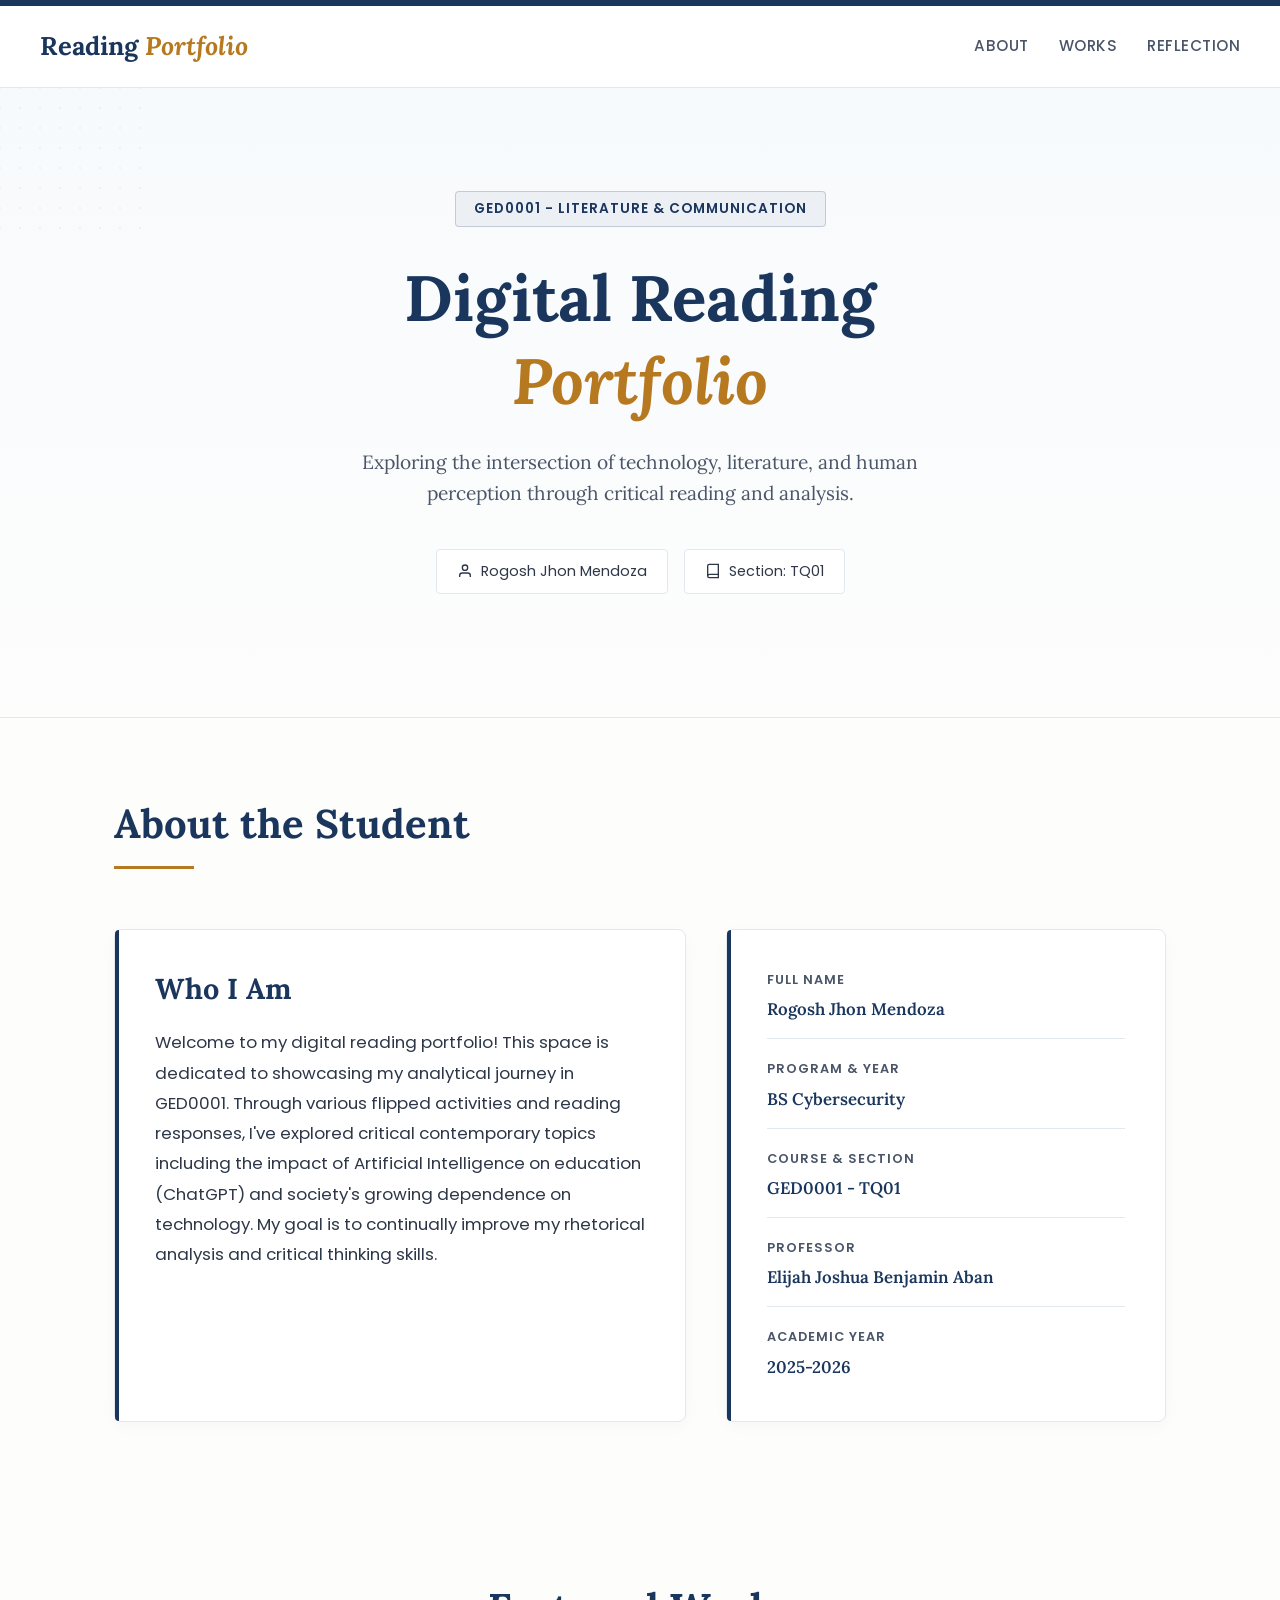
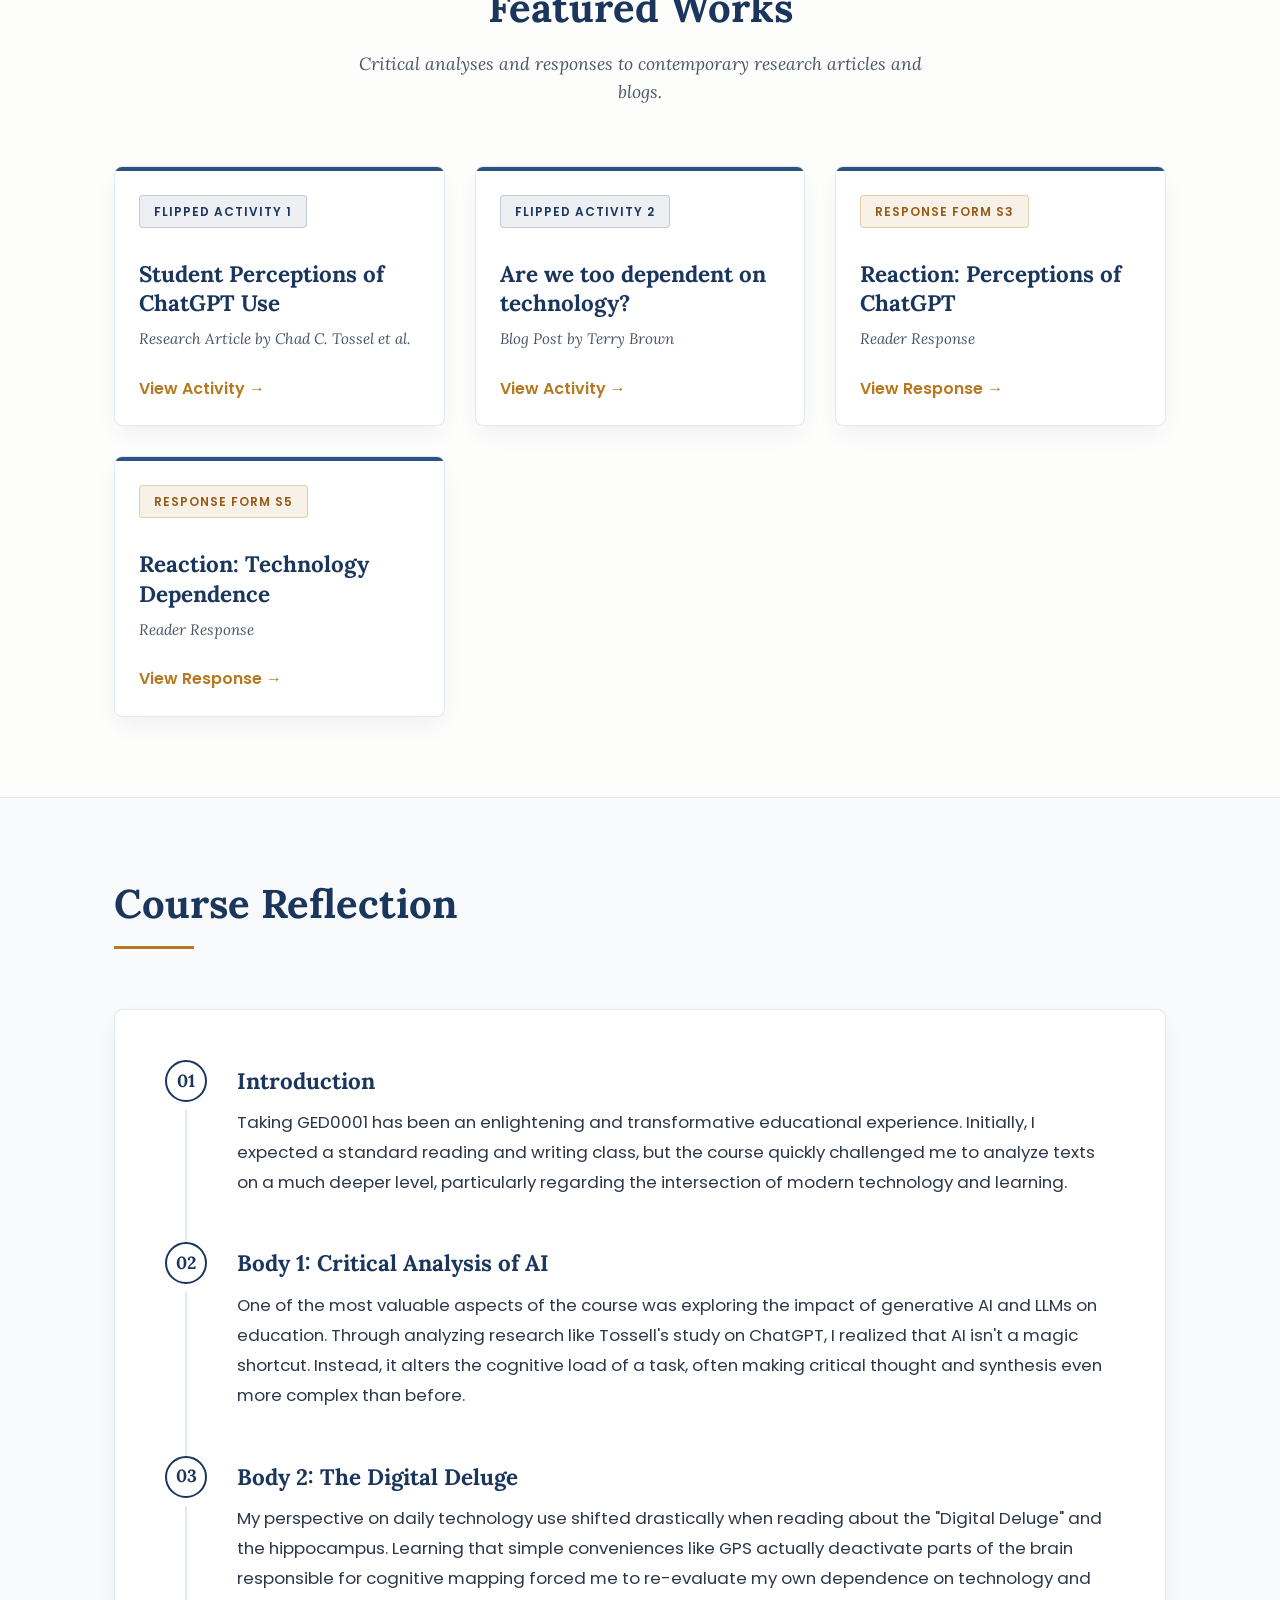
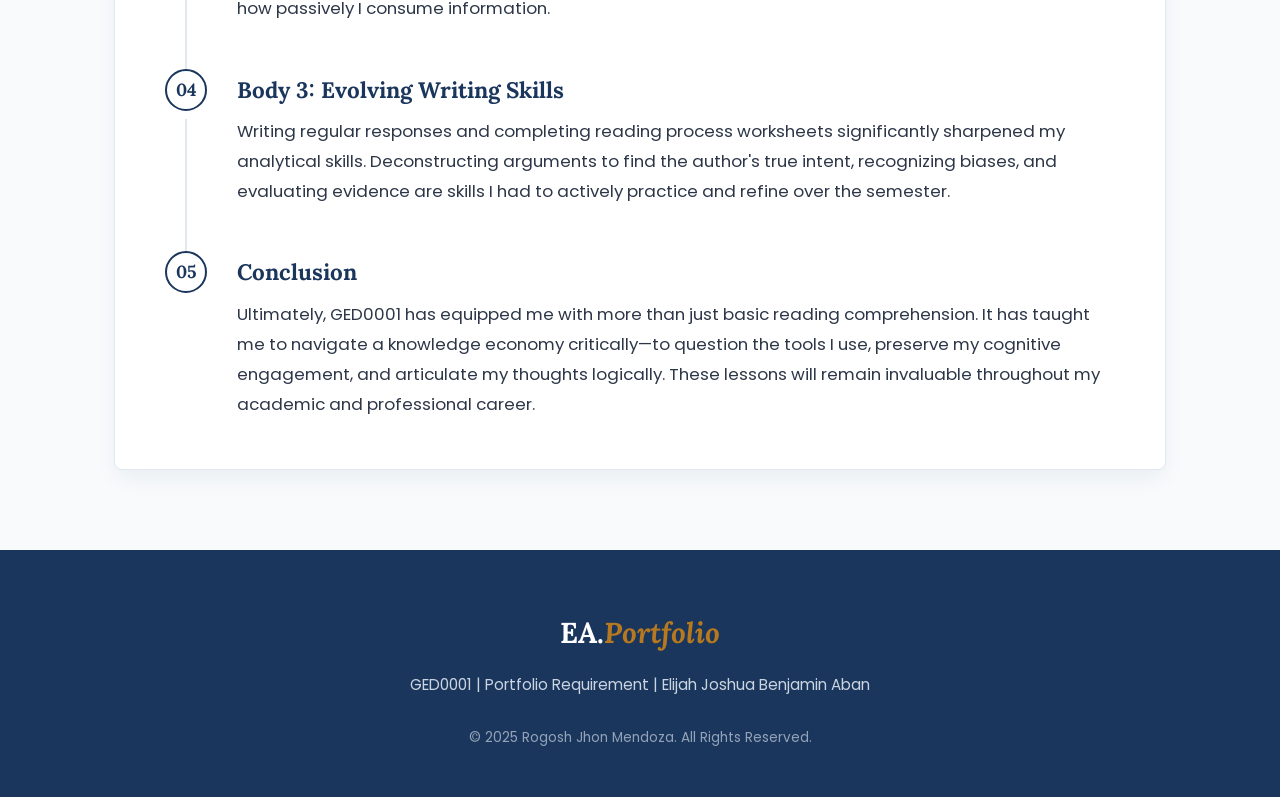
==== index.html @ f6618a31 "first commit" ====
<!DOCTYPE html>
<html lang="en">

<head>
    <meta charset="UTF-8">
    <meta name="viewport" content="width=device-width, initial-scale=1.0">
    <title>Digital Reading Portfolio - Elijah Joshua Benjamin Aban</title>
    <link rel="stylesheet" href="style.css">
    <!-- Google Fonts: Lora for academic headers, Poppins for readable body text -->
    <link
        href="https://fonts.googleapis.com/css2?family=Lora:ital,wght@0,400;0,500;0,600;0,700;1,400&family=Poppins:wght@300;400;500;600&display=swap"
        rel="stylesheet">
</head>

<body>

    <header class="site-header">
        <div class="site-name">Reading <span>Portfolio</span></div>
        <nav class="site-nav">
            <a href="#about">About</a>
            <a href="#portfolio">Works</a>
            <a href="#reflection">Reflection</a>
        </nav>
    </header>

    <main>
        <!-- Hero Section -->
        <section id="hero" class="hero-section">
            <div class="hero-content">
                <div class="subtitle-badge">GED0001 - Literature & Communication</div>
                <h1>Digital Reading<br><span class="highlight">Portfolio</span></h1>
                <p class="hero-desc">Exploring the intersection of technology, literature, and human perception through
                    critical reading and analysis.</p>

                <div class="badges">
                    <span class="badge">
                        <svg width="16" height="16" viewBox="0 0 24 24" fill="none" stroke="currentColor"
                            stroke-width="2">
                            <path d="M20 21v-2a4 4 0 0 0-4-4H8a4 4 0 0 0-4 4v2"></path>
                            <circle cx="12" cy="7" r="4"></circle>
                        </svg>
                        Rogosh Jhon Mendoza
                    </span>
                    <span class="badge">
                        <svg width="16" height="16" viewBox="0 0 24 24" fill="none" stroke="currentColor"
                            stroke-width="2">
                            <path d="M4 19.5A2.5 2.5 0 0 1 6.5 17H20"></path>
                            <path d="M6.5 2H20v20H6.5A2.5 2.5 0 0 1 4 19.5v-15A2.5 2.5 0 0 1 6.5 2z"></path>
                        </svg>
                        Section: TQ01
                    </span>
                </div>
            </div>
            <div class="hero-background"></div>
        </section>

        <!-- About Me Section -->
        <section id="about" class="about-section">
            <div class="section-container">
                <div class="section-header">
                    <h2>About the Student</h2>
                    <div class="heading-line"></div>
                </div>

                <div class="about-grid">
                    <div class="about-card about-bio">
                        <h3>Who I Am</h3>
                        <p>Welcome to my digital reading portfolio! This space is dedicated to showcasing my analytical
                            journey in GED0001. Through various flipped activities and reading responses, I've explored
                            critical contemporary topics including the impact of Artificial Intelligence on education
                            (ChatGPT) and society's growing dependence on technology. My goal is to continually improve
                            my rhetorical analysis and critical thinking skills.</p>
                    </div>
                    <div class="about-card about-info">
                        <div class="info-item">
                            <span class="info-label">Full Name</span>
                            <span class="info-value">Rogosh Jhon Mendoza</span>
                        </div>
                        <div class="info-item">
                            <span class="info-label">Program & Year</span>
                            <span class="info-value">BS Cybersecurity</span>
                        </div>
                        <div class="info-item">
                            <span class="info-label">Course & Section</span>
                            <span class="info-value">GED0001 - TQ01</span>
                        </div>
                        <div class="info-item">
                            <span class="info-label">Professor</span>
                            <span class="info-value">Elijah Joshua Benjamin Aban</span>
                        </div>
                        <div class="info-item">
                            <span class="info-label">Academic Year</span>
                            <span class="info-value">2025-2026</span>
                        </div>
                    </div>
                </div>
            </div>
        </section>

        <!-- Portfolio Items Section -->
        <section id="portfolio" class="portfolio-section">
            <div class="section-container">
                <div class="section-header center">
                    <h2>Featured Works</h2>
                    <p>Critical analyses and responses to contemporary research articles and blogs.</p>
                </div>

                <div class="portfolio-grid">

                    <!-- Item 1: Flipped Activity 1 -->
                    <a href="activity_1.html" class="portfolio-card glass-panel"
                        style="text-decoration: none; color: inherit; display: block;">
                        <div class="card-header">
                            <span class="category-tag tag-analysis">Flipped Activity 1</span>
                        </div>
                        <div class="card-body">
                            <h3>Student Perceptions of ChatGPT Use</h3>
                            <p class="author-credits">Research Article by Chad C. Tossel et al.</p>
                            <span class="card-link">View Activity &rarr;</span>
                        </div>
                    </a>

                    <!-- Item 2: Flipped Activity 2 -->
                    <a href="activity_2.html" class="portfolio-card glass-panel"
                        style="text-decoration: none; color: inherit; display: block;">
                        <div class="card-header">
                            <span class="category-tag tag-analysis">Flipped Activity 2</span>
                        </div>
                        <div class="card-body">
                            <h3>Are we too dependent on technology?</h3>
                            <p class="author-credits">Blog Post by Terry Brown</p>
                            <span class="card-link">View Activity &rarr;</span>
                        </div>
                    </a>

                    <!-- Item 3: Response Form S3 -->
                    <a href="response_3.html" class="portfolio-card glass-panel"
                        style="text-decoration: none; color: inherit; display: block;">
                        <div class="card-header">
                            <span class="category-tag tag-response">Response Form S3</span>
                        </div>
                        <div class="card-body">
                            <h3>Reaction: Perceptions of ChatGPT</h3>
                            <p class="author-credits">Reader Response</p>
                            <span class="card-link">View Response &rarr;</span>
                        </div>
                    </a>

                    <!-- Item 4: Response Form S5 -->
                    <a href="response_5.html" class="portfolio-card glass-panel"
                        style="text-decoration: none; color: inherit; display: block;">
                        <div class="card-header">
                            <span class="category-tag tag-response">Response Form S5</span>
                        </div>
                        <div class="card-body">
                            <h3>Reaction: Technology Dependence</h3>
                            <p class="author-credits">Reader Response</p>
                            <span class="card-link">View Response &rarr;</span>
                        </div>
                    </a>

                </div>
            </div>
        </section>

        <!-- Course Reflection Section -->
        <section id="reflection" class="reflection-section">
            <div class="section-container">
                <div class="section-header">
                    <h2>Course Reflection</h2>
                    <div class="heading-line"></div>
                </div>

                <div class="reflection-box glass-panel">
                    <div class="reflection-part">
                        <div class="part-number">01</div>
                        <div class="part-content">
                            <h4>Introduction</h4>
                            <p>Taking GED0001 has been an enlightening and transformative educational experience.
                                Initially, I expected a standard reading and writing class, but the course quickly
                                challenged me to analyze texts on a much deeper level, particularly regarding the
                                intersection of modern technology and learning.</p>
                        </div>
                    </div>

                    <div class="reflection-part">
                        <div class="part-number">02</div>
                        <div class="part-content">
                            <h4>Body 1: Critical Analysis of AI</h4>
                            <p>One of the most valuable aspects of the course was exploring the impact of generative AI
                                and LLMs on education. Through analyzing research like Tossell's study on ChatGPT, I
                                realized that AI isn't a magic shortcut. Instead, it alters the cognitive load of a
                                task, often making critical thought and synthesis even more complex than before.</p>
                        </div>
                    </div>

                    <div class="reflection-part">
                        <div class="part-number">03</div>
                        <div class="part-content">
                            <h4>Body 2: The Digital Deluge</h4>
                            <p>My perspective on daily technology use shifted drastically when reading about the
                                "Digital Deluge" and the hippocampus. Learning that simple conveniences like GPS
                                actually deactivate parts of the brain responsible for cognitive mapping forced me to
                                re-evaluate my own dependence on technology and how passively I consume information.</p>
                        </div>
                    </div>

                    <div class="reflection-part">
                        <div class="part-number">04</div>
                        <div class="part-content">
                            <h4>Body 3: Evolving Writing Skills</h4>
                            <p>Writing regular responses and completing reading process worksheets significantly
                                sharpened my analytical skills. Deconstructing arguments to find the author's true
                                intent, recognizing biases, and evaluating evidence are skills I had to actively
                                practice and refine over the semester.</p>
                        </div>
                    </div>

                    <div class="reflection-part">
                        <div class="part-number">05</div>
                        <div class="part-content">
                            <h4>Conclusion</h4>
                            <p>Ultimately, GED0001 has equipped me with more than just basic reading comprehension. It
                                has taught me to navigate a knowledge economy critically—to question the tools I use,
                                preserve my cognitive engagement, and articulate my thoughts logically. These lessons
                                will remain invaluable throughout my academic and professional career.</p>
                        </div>
                    </div>
                </div>
            </div>
        </section>
    </main>

    <footer class="site-footer">
        <div class="footer-content">
            <div class="footer-logo">EA.<span>Portfolio</span></div>
            <p>GED0001 | Portfolio Requirement | Elijah Joshua Benjamin Aban</p>
            <p class="copyright">&copy; 2025 Rogosh Jhon Mendoza. All Rights Reserved.</p>
        </div>
    </footer>

</body>

</html>
---- style.css ----
/* Academic Portfolio Styles */

* { box-sizing: border-box; margin: 0; padding: 0; }
html { scroll-behavior: smooth; }

body {
    font-family: 'Poppins', sans-serif;
    background: #fdfdfc;
    color: #2d3748;
    line-height: 1.6;
    border-top: 6px solid #1a365d;
}

h1, h2, h3, h4 {
    font-family: 'Lora', serif;
    font-weight: 700;
    line-height: 1.3;
    color: #1a365d;
}

a { text-decoration: none; }
.section-container { max-width: 1100px; margin: 0 auto; padding: 0 24px; }
section { padding: 80px 0; }

/* Header */
.site-header {
    background: rgba(255,255,255,0.95);
    backdrop-filter: blur(8px);
    border-bottom: 1px solid #e2e8f0;
    padding: 20px 40px;
    display: flex;
    justify-content: space-between;
    align-items: center;
    position: sticky;
    top: 0;
    z-index: 100;
}

.site-name { font-family: 'Lora', serif; font-size: 1.6rem; font-weight: 700; color: #1a365d; }
.site-name span { color: #b7791f; font-style: italic; }
.site-nav { display: flex; gap: 30px; }
.site-nav a { color: #4a5568; font-weight: 500; font-size: 0.95rem; text-transform: uppercase; letter-spacing: 0.5px; }
.site-nav a:hover { color: #1a365d; }

/* Hero */
.hero-section {
    min-height: 70vh;
    display: flex;
    align-items: center;
    position: relative;
    overflow: hidden;
    padding-top: 60px;
    background: linear-gradient(180deg, #f7fafc, #fdfdfc);
    border-bottom: 1px solid #e2e8f0;
}

.hero-content { max-width: 800px; margin: 0 auto; text-align: center; z-index: 2; padding: 0 20px; }
.hero-background { position: absolute; top: -50px; left: -50px; width: 200px; height: 200px; background-image: radial-gradient(#e2e8f0 1px, transparent 1px); background-size: 20px 20px; opacity: 0.5; z-index: 0; }

.subtitle-badge {
    display: inline-block;
    padding: 6px 18px;
    background: rgba(26,54,93,0.05);
    border: 1px solid rgba(26,54,93,0.2);
    border-radius: 4px;
    color: #1a365d;
    font-weight: 600;
    font-size: 0.85rem;
    text-transform: uppercase;
    letter-spacing: 1px;
    margin-bottom: 30px;
}

.hero-section h1 { font-size: 4rem; margin-bottom: 24px; }
.highlight { color: #b7791f; font-style: italic; }
.hero-desc { font-size: 1.2rem; color: #4a5568; max-width: 650px; margin: 0 auto 40px; font-family: 'Lora', serif; }

.badges { display: flex; justify-content: center; flex-wrap: wrap; gap: 16px; }
.badges .badge { display: flex; align-items: center; gap: 8px; background: #fff; padding: 10px 20px; border-radius: 4px; font-size: 0.9rem; border: 1px solid #e2e8f0; }

/* Section Headers */
.section-header { margin-bottom: 60px; }
.section-header.center { text-align: center; display: flex; flex-direction: column; align-items: center; }
.section-header h2 { font-size: 2.5rem; margin-bottom: 16px; }
.section-header p { color: #4a5568; font-size: 1.1rem; max-width: 600px; font-family: 'Lora', serif; font-style: italic; }
.heading-line { height: 3px; width: 80px; background: #b7791f; }

/* Glass Panel */
.glass-panel { background: #fff; border: 1px solid #e2e8f0; border-radius: 8px; box-shadow: 0 10px 25px -5px rgba(26,54,93,0.08); }

/* About */
.about-grid { display: grid; grid-template-columns: 1.3fr 1fr; gap: 40px; }
.about-card { background: #fff; border-radius: 8px; padding: 40px; border: 1px solid #e2e8f0; box-shadow: 0 4px 15px rgba(0,0,0,0.03); position: relative; }
.about-card::before { content: ''; position: absolute; top: 0; left: 0; width: 4px; height: 100%; background: #1a365d; border-radius: 8px 0 0 8px; }
.about-bio h3 { font-size: 1.8rem; margin-bottom: 20px; }
.about-bio p { font-size: 1.05rem; line-height: 1.8; }
.about-info { display: flex; flex-direction: column; gap: 20px; }
.info-item { display: flex; flex-direction: column; border-bottom: 1px solid #e2e8f0; padding-bottom: 15px; }
.info-item:last-child { border-bottom: none; padding-bottom: 0; }
.info-label { font-size: 0.8rem; text-transform: uppercase; letter-spacing: 1px; color: #4a5568; font-weight: 600; margin-bottom: 6px; }
.info-value { font-size: 1.05rem; color: #1a365d; font-weight: 600; font-family: 'Lora', serif; }

/* Portfolio */
.portfolio-grid { display: grid; grid-template-columns: repeat(auto-fit, minmax(280px, 1fr)); gap: 30px; }
.portfolio-card { display: flex; flex-direction: column; overflow: hidden; }
.portfolio-card:hover { transform: translateY(-4px); box-shadow: 0 15px 30px -5px rgba(26,54,93,0.12); }
.card-header { padding: 24px 24px 0; border-top: 4px solid #2c5282; }
.card-body { padding: 16px 24px 24px; display: flex; flex-direction: column; flex-grow: 1; }
.card-link { color: #b7791f; font-weight: 600; font-family: 'Poppins', sans-serif; margin-top: auto; display: inline-block; }

.category-tag { display: inline-block; padding: 6px 14px; border-radius: 4px; font-size: 0.75rem; font-weight: 600; letter-spacing: 1px; text-transform: uppercase; }
.tag-analysis { background: rgba(26,54,93,0.08); color: #1a365d; border: 1px solid rgba(26,54,93,0.2); }
.tag-response { background: rgba(183,121,31,0.1); color: #975a16; border: 1px solid rgba(183,121,31,0.3); }

.portfolio-card h3 { font-size: 1.4rem; margin-bottom: 10px; margin-top: 15px; }
.author-credits { color: #4a5568; font-size: 0.95rem; margin-bottom: 24px; font-style: italic; font-family: 'Lora', serif; }

/* Reflection */
.reflection-section { background: #f8fafc; border-top: 1px solid #e2e8f0; }
.reflection-box { padding: 50px; background: #fff; }
.reflection-part { display: flex; gap: 30px; margin-bottom: 45px; position: relative; }
.reflection-part:last-child { margin-bottom: 0; }
.reflection-part::before { content: ''; position: absolute; left: 20px; top: 50px; bottom: -45px; width: 2px; background: #e2e8f0; }
.reflection-part:last-child::before { display: none; }

.part-number { width: 42px; height: 42px; background: #fff; border: 2px solid #1a365d; border-radius: 50%; display: flex; align-items: center; justify-content: center; font-family: 'Lora', serif; font-weight: 700; font-size: 1.1rem; color: #1a365d; flex-shrink: 0; z-index: 2; }
.part-content { flex-grow: 1; padding-top: 6px; }
.part-content h4 { font-size: 1.4rem; margin-bottom: 12px; }
.part-content p { color: #2d3748; font-size: 1.05rem; line-height: 1.8; }

/* Footer */
.site-footer { background: #1a365d; padding: 60px 20px 40px; text-align: center; color: #fff; }
.footer-logo { font-family: 'Lora', serif; font-size: 1.8rem; font-weight: 700; margin-bottom: 16px; }
.footer-logo span { color: #b7791f; font-style: italic; }
.site-footer p { color: #cbd5e1; font-size: 0.95rem; margin-bottom: 8px; }
.copyright { margin-top: 30px !important; font-size: 0.85rem !important; color: #94a3b8 !important; }

/* Responsive */
@media (max-width: 900px) {
    .about-grid { grid-template-columns: 1fr; }
    .hero-section h1 { font-size: 3rem; }
    .portfolio-grid { grid-template-columns: 1fr; }
}
@media (max-width: 600px) {
    section { padding: 50px 0; }
    .site-header { flex-direction: column; gap: 15px; padding: 15px 20px; }
    .site-nav { gap: 20px; }
    .site-nav a { font-size: 0.85rem; }
    .hero-section { min-height: 60vh; padding-top: 40px; }
    .hero-section h1 { font-size: 2.2rem; }
    .hero-desc { font-size: 1rem; margin-bottom: 30px; }
    .subtitle-badge { font-size: 0.75rem; padding: 5px 12px; }
    .badges { gap: 10px; }
    .badges .badge { font-size: 0.8rem; padding: 8px 14px; }
    .section-header { margin-bottom: 35px; }
    .section-header h2 { font-size: 1.8rem; }
    .about-card { padding: 25px; }
    .about-bio h3 { font-size: 1.4rem; }
    .about-bio p { font-size: 0.95rem; }
    .card-header { padding: 20px 20px 0; }
    .card-body { padding: 14px 20px 20px; }
    .portfolio-card h3 { font-size: 1.2rem; }
    .reflection-part { flex-direction: column; gap: 16px; }
    .reflection-part::before { display: none; }
    .reflection-box { padding: 25px 18px; }
    .part-content h4 { font-size: 1.15rem; }
    .part-content p { font-size: 0.95rem; }
    .footer-logo { font-size: 1.4rem; }
    .site-footer p { font-size: 0.85rem; }
}
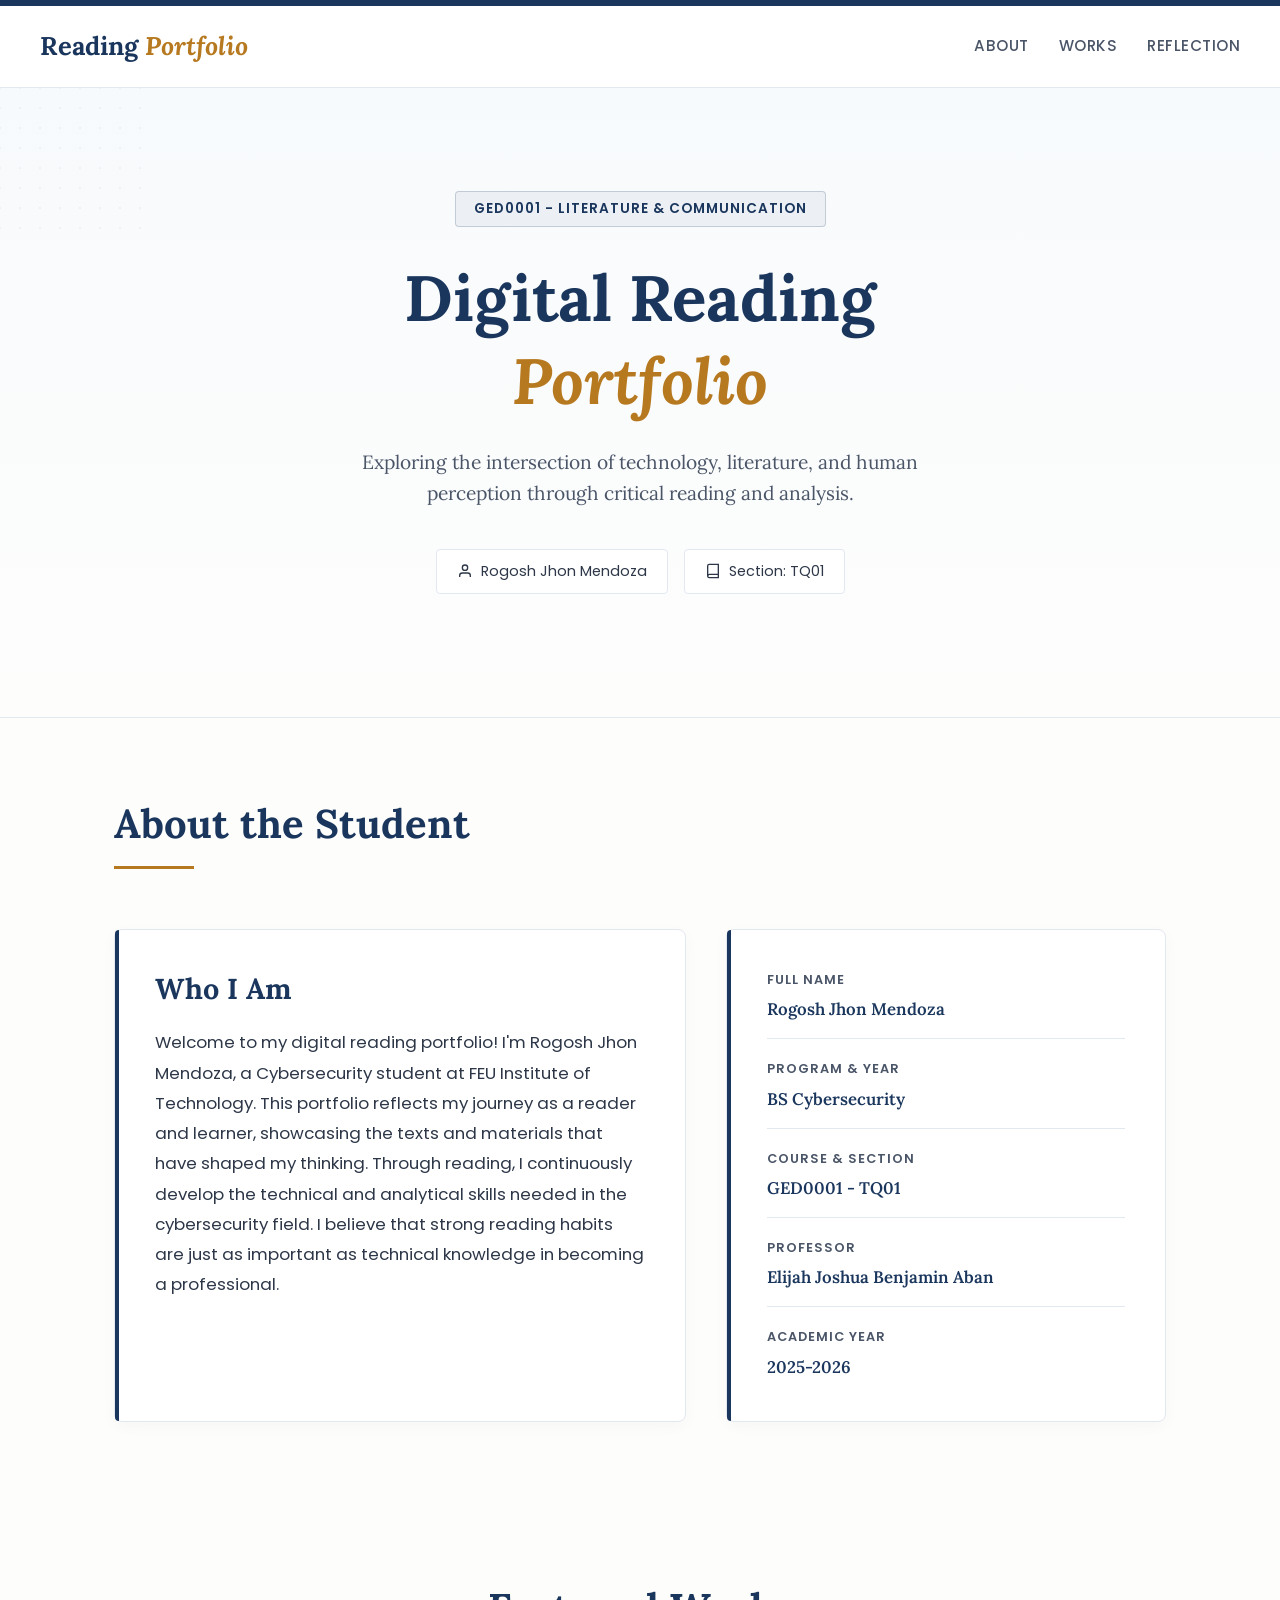
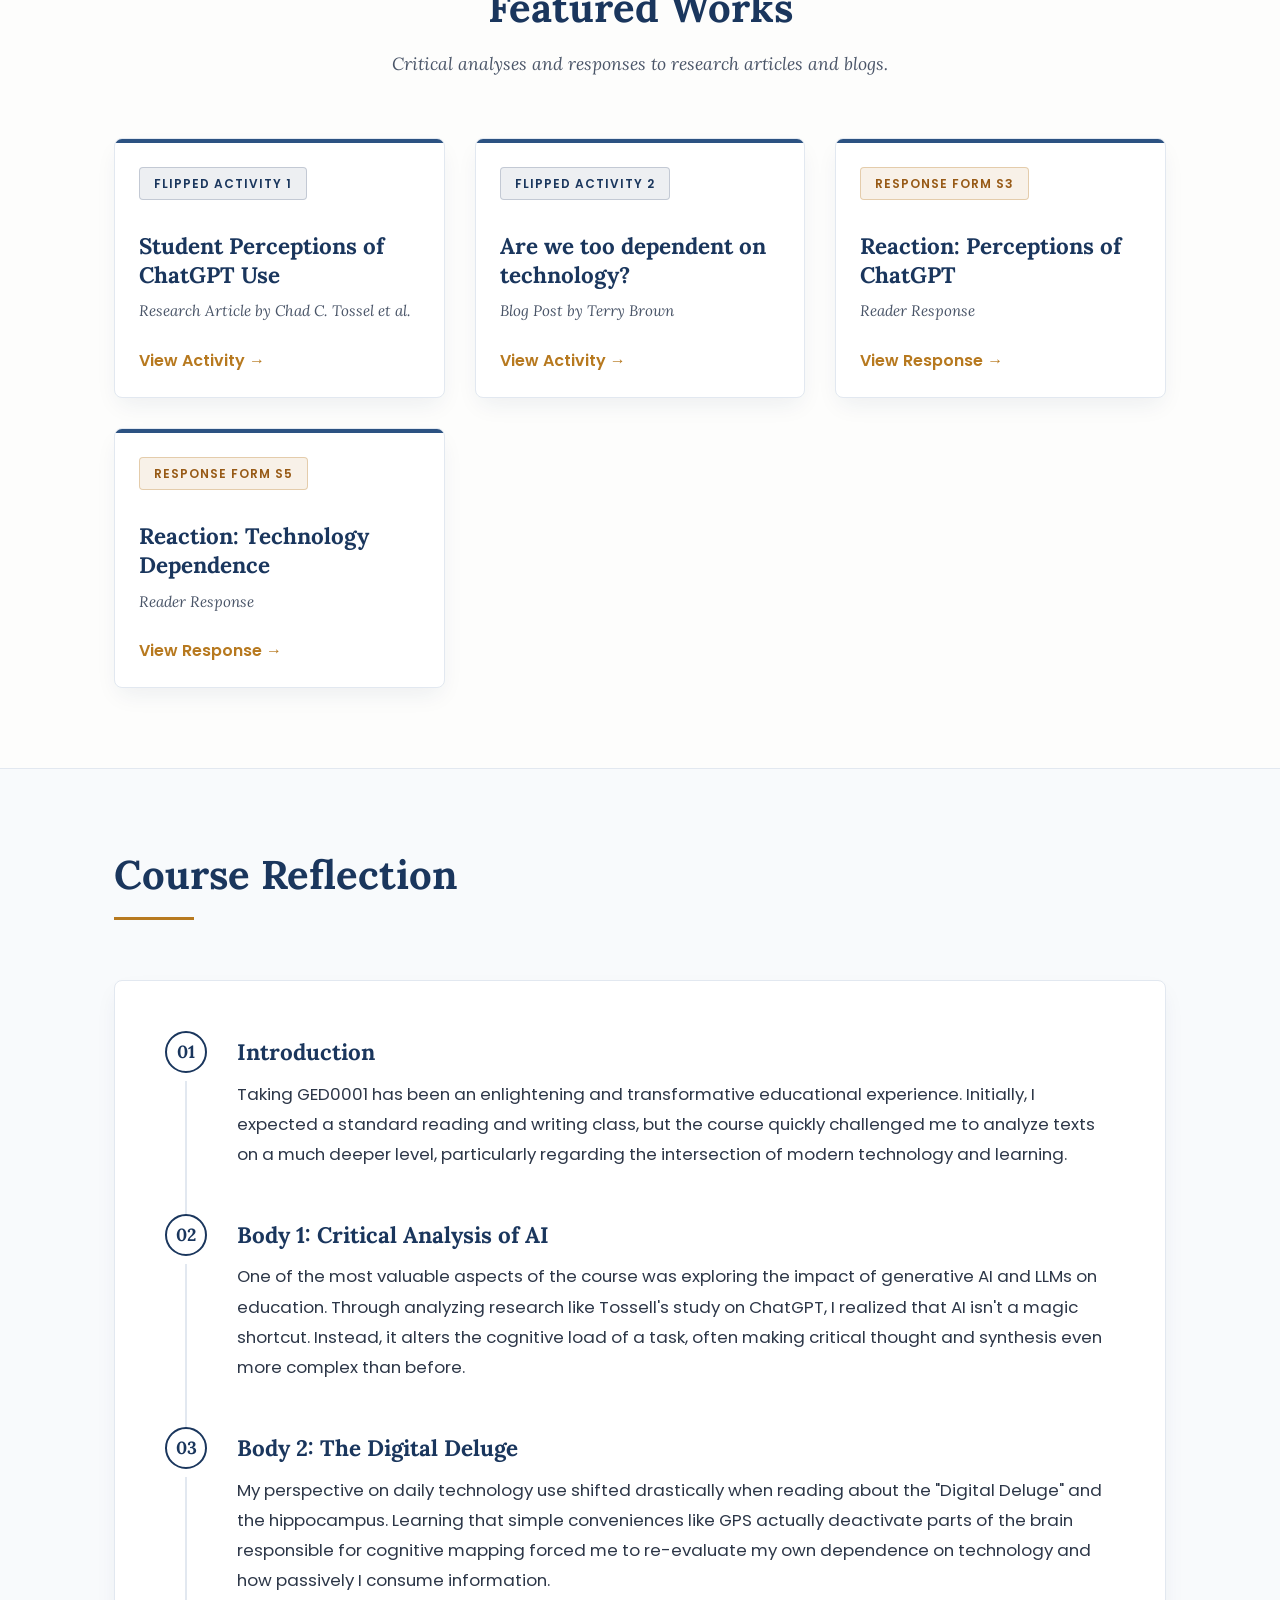
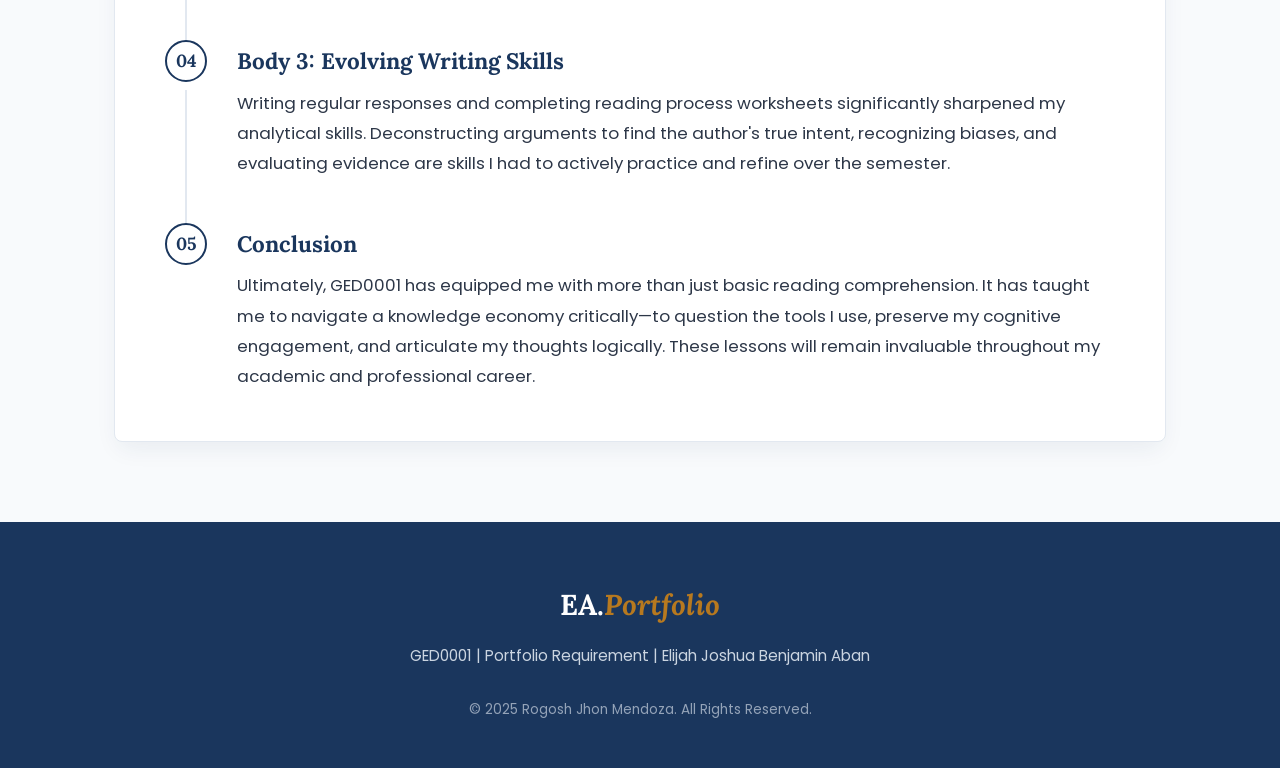
==== commit 55c1ed66: "first" ====
--- a/index.html
+++ b/index.html
@@ -1,244 +1,300 @@
-<!DOCTYPE html>
+<!doctype html>
 <html lang="en">
-
-<head>
-    <meta charset="UTF-8">
-    <meta name="viewport" content="width=device-width, initial-scale=1.0">
+  <head>
+    <meta charset="UTF-8" />
+    <meta name="viewport" content="width=device-width, initial-scale=1.0" />
     <title>Digital Reading Portfolio - Elijah Joshua Benjamin Aban</title>
-    <link rel="stylesheet" href="style.css">
+    <link rel="stylesheet" href="style.css" />
     <!-- Google Fonts: Lora for academic headers, Poppins for readable body text -->
     <link
-        href="https://fonts.googleapis.com/css2?family=Lora:ital,wght@0,400;0,500;0,600;0,700;1,400&family=Poppins:wght@300;400;500;600&display=swap"
-        rel="stylesheet">
-</head>
-
-<body>
-
+      href="https://fonts.googleapis.com/css2?family=Lora:ital,wght@0,400;0,500;0,600;0,700;1,400&family=Poppins:wght@300;400;500;600&display=swap"
+      rel="stylesheet"
+    />
+  </head>
+
+  <body>
     <header class="site-header">
-        <div class="site-name">Reading <span>Portfolio</span></div>
-        <nav class="site-nav">
-            <a href="#about">About</a>
-            <a href="#portfolio">Works</a>
-            <a href="#reflection">Reflection</a>
-        </nav>
+      <div class="site-name">Reading <span>Portfolio</span></div>
+      <nav class="site-nav">
+        <a href="#about">About</a>
+        <a href="#portfolio">Works</a>
+        <a href="#reflection">Reflection</a>
+      </nav>
     </header>
 
     <main>
-        <!-- Hero Section -->
-        <section id="hero" class="hero-section">
-            <div class="hero-content">
-                <div class="subtitle-badge">GED0001 - Literature & Communication</div>
-                <h1>Digital Reading<br><span class="highlight">Portfolio</span></h1>
-                <p class="hero-desc">Exploring the intersection of technology, literature, and human perception through
-                    critical reading and analysis.</p>
-
-                <div class="badges">
-                    <span class="badge">
-                        <svg width="16" height="16" viewBox="0 0 24 24" fill="none" stroke="currentColor"
-                            stroke-width="2">
-                            <path d="M20 21v-2a4 4 0 0 0-4-4H8a4 4 0 0 0-4 4v2"></path>
-                            <circle cx="12" cy="7" r="4"></circle>
-                        </svg>
-                        Rogosh Jhon Mendoza
-                    </span>
-                    <span class="badge">
-                        <svg width="16" height="16" viewBox="0 0 24 24" fill="none" stroke="currentColor"
-                            stroke-width="2">
-                            <path d="M4 19.5A2.5 2.5 0 0 1 6.5 17H20"></path>
-                            <path d="M6.5 2H20v20H6.5A2.5 2.5 0 0 1 4 19.5v-15A2.5 2.5 0 0 1 6.5 2z"></path>
-                        </svg>
-                        Section: TQ01
-                    </span>
-                </div>
-            </div>
-            <div class="hero-background"></div>
-        </section>
-
-        <!-- About Me Section -->
-        <section id="about" class="about-section">
-            <div class="section-container">
-                <div class="section-header">
-                    <h2>About the Student</h2>
-                    <div class="heading-line"></div>
-                </div>
-
-                <div class="about-grid">
-                    <div class="about-card about-bio">
-                        <h3>Who I Am</h3>
-                        <p>Welcome to my digital reading portfolio! This space is dedicated to showcasing my analytical
-                            journey in GED0001. Through various flipped activities and reading responses, I've explored
-                            critical contemporary topics including the impact of Artificial Intelligence on education
-                            (ChatGPT) and society's growing dependence on technology. My goal is to continually improve
-                            my rhetorical analysis and critical thinking skills.</p>
-                    </div>
-                    <div class="about-card about-info">
-                        <div class="info-item">
-                            <span class="info-label">Full Name</span>
-                            <span class="info-value">Rogosh Jhon Mendoza</span>
-                        </div>
-                        <div class="info-item">
-                            <span class="info-label">Program & Year</span>
-                            <span class="info-value">BS Cybersecurity</span>
-                        </div>
-                        <div class="info-item">
-                            <span class="info-label">Course & Section</span>
-                            <span class="info-value">GED0001 - TQ01</span>
-                        </div>
-                        <div class="info-item">
-                            <span class="info-label">Professor</span>
-                            <span class="info-value">Elijah Joshua Benjamin Aban</span>
-                        </div>
-                        <div class="info-item">
-                            <span class="info-label">Academic Year</span>
-                            <span class="info-value">2025-2026</span>
-                        </div>
-                    </div>
-                </div>
-            </div>
-        </section>
-
-        <!-- Portfolio Items Section -->
-        <section id="portfolio" class="portfolio-section">
-            <div class="section-container">
-                <div class="section-header center">
-                    <h2>Featured Works</h2>
-                    <p>Critical analyses and responses to contemporary research articles and blogs.</p>
-                </div>
-
-                <div class="portfolio-grid">
-
-                    <!-- Item 1: Flipped Activity 1 -->
-                    <a href="activity_1.html" class="portfolio-card glass-panel"
-                        style="text-decoration: none; color: inherit; display: block;">
-                        <div class="card-header">
-                            <span class="category-tag tag-analysis">Flipped Activity 1</span>
-                        </div>
-                        <div class="card-body">
-                            <h3>Student Perceptions of ChatGPT Use</h3>
-                            <p class="author-credits">Research Article by Chad C. Tossel et al.</p>
-                            <span class="card-link">View Activity &rarr;</span>
-                        </div>
-                    </a>
-
-                    <!-- Item 2: Flipped Activity 2 -->
-                    <a href="activity_2.html" class="portfolio-card glass-panel"
-                        style="text-decoration: none; color: inherit; display: block;">
-                        <div class="card-header">
-                            <span class="category-tag tag-analysis">Flipped Activity 2</span>
-                        </div>
-                        <div class="card-body">
-                            <h3>Are we too dependent on technology?</h3>
-                            <p class="author-credits">Blog Post by Terry Brown</p>
-                            <span class="card-link">View Activity &rarr;</span>
-                        </div>
-                    </a>
-
-                    <!-- Item 3: Response Form S3 -->
-                    <a href="response_3.html" class="portfolio-card glass-panel"
-                        style="text-decoration: none; color: inherit; display: block;">
-                        <div class="card-header">
-                            <span class="category-tag tag-response">Response Form S3</span>
-                        </div>
-                        <div class="card-body">
-                            <h3>Reaction: Perceptions of ChatGPT</h3>
-                            <p class="author-credits">Reader Response</p>
-                            <span class="card-link">View Response &rarr;</span>
-                        </div>
-                    </a>
-
-                    <!-- Item 4: Response Form S5 -->
-                    <a href="response_5.html" class="portfolio-card glass-panel"
-                        style="text-decoration: none; color: inherit; display: block;">
-                        <div class="card-header">
-                            <span class="category-tag tag-response">Response Form S5</span>
-                        </div>
-                        <div class="card-body">
-                            <h3>Reaction: Technology Dependence</h3>
-                            <p class="author-credits">Reader Response</p>
-                            <span class="card-link">View Response &rarr;</span>
-                        </div>
-                    </a>
-
-                </div>
-            </div>
-        </section>
-
-        <!-- Course Reflection Section -->
-        <section id="reflection" class="reflection-section">
-            <div class="section-container">
-                <div class="section-header">
-                    <h2>Course Reflection</h2>
-                    <div class="heading-line"></div>
-                </div>
-
-                <div class="reflection-box glass-panel">
-                    <div class="reflection-part">
-                        <div class="part-number">01</div>
-                        <div class="part-content">
-                            <h4>Introduction</h4>
-                            <p>Taking GED0001 has been an enlightening and transformative educational experience.
-                                Initially, I expected a standard reading and writing class, but the course quickly
-                                challenged me to analyze texts on a much deeper level, particularly regarding the
-                                intersection of modern technology and learning.</p>
-                        </div>
-                    </div>
-
-                    <div class="reflection-part">
-                        <div class="part-number">02</div>
-                        <div class="part-content">
-                            <h4>Body 1: Critical Analysis of AI</h4>
-                            <p>One of the most valuable aspects of the course was exploring the impact of generative AI
-                                and LLMs on education. Through analyzing research like Tossell's study on ChatGPT, I
-                                realized that AI isn't a magic shortcut. Instead, it alters the cognitive load of a
-                                task, often making critical thought and synthesis even more complex than before.</p>
-                        </div>
-                    </div>
-
-                    <div class="reflection-part">
-                        <div class="part-number">03</div>
-                        <div class="part-content">
-                            <h4>Body 2: The Digital Deluge</h4>
-                            <p>My perspective on daily technology use shifted drastically when reading about the
-                                "Digital Deluge" and the hippocampus. Learning that simple conveniences like GPS
-                                actually deactivate parts of the brain responsible for cognitive mapping forced me to
-                                re-evaluate my own dependence on technology and how passively I consume information.</p>
-                        </div>
-                    </div>
-
-                    <div class="reflection-part">
-                        <div class="part-number">04</div>
-                        <div class="part-content">
-                            <h4>Body 3: Evolving Writing Skills</h4>
-                            <p>Writing regular responses and completing reading process worksheets significantly
-                                sharpened my analytical skills. Deconstructing arguments to find the author's true
-                                intent, recognizing biases, and evaluating evidence are skills I had to actively
-                                practice and refine over the semester.</p>
-                        </div>
-                    </div>
-
-                    <div class="reflection-part">
-                        <div class="part-number">05</div>
-                        <div class="part-content">
-                            <h4>Conclusion</h4>
-                            <p>Ultimately, GED0001 has equipped me with more than just basic reading comprehension. It
-                                has taught me to navigate a knowledge economy critically—to question the tools I use,
-                                preserve my cognitive engagement, and articulate my thoughts logically. These lessons
-                                will remain invaluable throughout my academic and professional career.</p>
-                        </div>
-                    </div>
-                </div>
-            </div>
-        </section>
+      <!-- Hero Section -->
+      <section id="hero" class="hero-section">
+        <div class="hero-content">
+          <div class="subtitle-badge">GED0001 - Literature & Communication</div>
+          <h1>Digital Reading<br /><span class="highlight">Portfolio</span></h1>
+          <p class="hero-desc">
+            Exploring the intersection of technology, literature, and human
+            perception through critical reading and analysis.
+          </p>
+
+          <div class="badges">
+            <span class="badge">
+              <svg
+                width="16"
+                height="16"
+                viewBox="0 0 24 24"
+                fill="none"
+                stroke="currentColor"
+                stroke-width="2"
+              >
+                <path d="M20 21v-2a4 4 0 0 0-4-4H8a4 4 0 0 0-4 4v2"></path>
+                <circle cx="12" cy="7" r="4"></circle>
+              </svg>
+              Rogosh Jhon Mendoza
+            </span>
+            <span class="badge">
+              <svg
+                width="16"
+                height="16"
+                viewBox="0 0 24 24"
+                fill="none"
+                stroke="currentColor"
+                stroke-width="2"
+              >
+                <path d="M4 19.5A2.5 2.5 0 0 1 6.5 17H20"></path>
+                <path
+                  d="M6.5 2H20v20H6.5A2.5 2.5 0 0 1 4 19.5v-15A2.5 2.5 0 0 1 6.5 2z"
+                ></path>
+              </svg>
+              Section: TQ01
+            </span>
+          </div>
+        </div>
+        <div class="hero-background"></div>
+      </section>
+
+      <!-- About Me Section -->
+      <section id="about" class="about-section">
+        <div class="section-container">
+          <div class="section-header">
+            <h2>About the Student</h2>
+            <div class="heading-line"></div>
+          </div>
+
+          <div class="about-grid">
+            <div class="about-card about-bio">
+              <h3>Who I Am</h3>
+              <p>
+                Welcome to my digital reading portfolio! I'm Rogosh Jhon
+                Mendoza, a Cybersecurity student at FEU Institute of Technology.
+                This portfolio reflects my journey as a reader and learner,
+                showcasing the texts and materials that have shaped my thinking.
+                Through reading, I continuously develop the technical and
+                analytical skills needed in the cybersecurity field. I believe
+                that strong reading habits are just as important as technical
+                knowledge in becoming a professional.
+              </p>
+            </div>
+            <div class="about-card about-info">
+              <div class="info-item">
+                <span class="info-label">Full Name</span>
+                <span class="info-value">Rogosh Jhon Mendoza</span>
+              </div>
+              <div class="info-item">
+                <span class="info-label">Program & Year</span>
+                <span class="info-value">BS Cybersecurity</span>
+              </div>
+              <div class="info-item">
+                <span class="info-label">Course & Section</span>
+                <span class="info-value">GED0001 - TQ01</span>
+              </div>
+              <div class="info-item">
+                <span class="info-label">Professor</span>
+                <span class="info-value">Elijah Joshua Benjamin Aban</span>
+              </div>
+              <div class="info-item">
+                <span class="info-label">Academic Year</span>
+                <span class="info-value">2025-2026</span>
+              </div>
+            </div>
+          </div>
+        </div>
+      </section>
+
+      <!-- Portfolio Items Section -->
+      <section id="portfolio" class="portfolio-section">
+        <div class="section-container">
+          <div class="section-header center">
+            <h2>Featured Works</h2>
+            <p>
+              Critical analyses and responses to research articles and blogs.
+            </p>
+          </div>
+
+          <div class="portfolio-grid">
+            <!-- Item 1: Flipped Activity 1 -->
+            <a
+              href="activity_1.html"
+              class="portfolio-card glass-panel"
+              style="text-decoration: none; color: inherit; display: block"
+            >
+              <div class="card-header">
+                <span class="category-tag tag-analysis"
+                  >Flipped Activity 1</span
+                >
+              </div>
+              <div class="card-body">
+                <h3>Student Perceptions of ChatGPT Use</h3>
+                <p class="author-credits">
+                  Research Article by Chad C. Tossel et al.
+                </p>
+                <span class="card-link">View Activity &rarr;</span>
+              </div>
+            </a>
+
+            <!-- Item 2: Flipped Activity 2 -->
+            <a
+              href="activity_2.html"
+              class="portfolio-card glass-panel"
+              style="text-decoration: none; color: inherit; display: block"
+            >
+              <div class="card-header">
+                <span class="category-tag tag-analysis"
+                  >Flipped Activity 2</span
+                >
+              </div>
+              <div class="card-body">
+                <h3>Are we too dependent on technology?</h3>
+                <p class="author-credits">Blog Post by Terry Brown</p>
+                <span class="card-link">View Activity &rarr;</span>
+              </div>
+            </a>
+
+            <!-- Item 3: Response Form S3 -->
+            <a
+              href="response_3.html"
+              class="portfolio-card glass-panel"
+              style="text-decoration: none; color: inherit; display: block"
+            >
+              <div class="card-header">
+                <span class="category-tag tag-response">Response Form S3</span>
+              </div>
+              <div class="card-body">
+                <h3>Reaction: Perceptions of ChatGPT</h3>
+                <p class="author-credits">Reader Response</p>
+                <span class="card-link">View Response &rarr;</span>
+              </div>
+            </a>
+
+            <!-- Item 4: Response Form S5 -->
+            <a
+              href="response_5.html"
+              class="portfolio-card glass-panel"
+              style="text-decoration: none; color: inherit; display: block"
+            >
+              <div class="card-header">
+                <span class="category-tag tag-response">Response Form S5</span>
+              </div>
+              <div class="card-body">
+                <h3>Reaction: Technology Dependence</h3>
+                <p class="author-credits">Reader Response</p>
+                <span class="card-link">View Response &rarr;</span>
+              </div>
+            </a>
+          </div>
+        </div>
+      </section>
+
+      <!-- Course Reflection Section -->
+      <section id="reflection" class="reflection-section">
+        <div class="section-container">
+          <div class="section-header">
+            <h2>Course Reflection</h2>
+            <div class="heading-line"></div>
+          </div>
+
+          <div class="reflection-box glass-panel">
+            <div class="reflection-part">
+              <div class="part-number">01</div>
+              <div class="part-content">
+                <h4>Introduction</h4>
+                <p>
+                  Taking GED0001 has been an enlightening and transformative
+                  educational experience. Initially, I expected a standard
+                  reading and writing class, but the course quickly challenged
+                  me to analyze texts on a much deeper level, particularly
+                  regarding the intersection of modern technology and learning.
+                </p>
+              </div>
+            </div>
+
+            <div class="reflection-part">
+              <div class="part-number">02</div>
+              <div class="part-content">
+                <h4>Body 1: Critical Analysis of AI</h4>
+                <p>
+                  One of the most valuable aspects of the course was exploring
+                  the impact of generative AI and LLMs on education. Through
+                  analyzing research like Tossell's study on ChatGPT, I realized
+                  that AI isn't a magic shortcut. Instead, it alters the
+                  cognitive load of a task, often making critical thought and
+                  synthesis even more complex than before.
+                </p>
+              </div>
+            </div>
+
+            <div class="reflection-part">
+              <div class="part-number">03</div>
+              <div class="part-content">
+                <h4>Body 2: The Digital Deluge</h4>
+                <p>
+                  My perspective on daily technology use shifted drastically
+                  when reading about the "Digital Deluge" and the hippocampus.
+                  Learning that simple conveniences like GPS actually deactivate
+                  parts of the brain responsible for cognitive mapping forced me
+                  to re-evaluate my own dependence on technology and how
+                  passively I consume information.
+                </p>
+              </div>
+            </div>
+
+            <div class="reflection-part">
+              <div class="part-number">04</div>
+              <div class="part-content">
+                <h4>Body 3: Evolving Writing Skills</h4>
+                <p>
+                  Writing regular responses and completing reading process
+                  worksheets significantly sharpened my analytical skills.
+                  Deconstructing arguments to find the author's true intent,
+                  recognizing biases, and evaluating evidence are skills I had
+                  to actively practice and refine over the semester.
+                </p>
+              </div>
+            </div>
+
+            <div class="reflection-part">
+              <div class="part-number">05</div>
+              <div class="part-content">
+                <h4>Conclusion</h4>
+                <p>
+                  Ultimately, GED0001 has equipped me with more than just basic
+                  reading comprehension. It has taught me to navigate a
+                  knowledge economy critically—to question the tools I use,
+                  preserve my cognitive engagement, and articulate my thoughts
+                  logically. These lessons will remain invaluable throughout my
+                  academic and professional career.
+                </p>
+              </div>
+            </div>
+          </div>
+        </div>
+      </section>
     </main>
 
     <footer class="site-footer">
-        <div class="footer-content">
-            <div class="footer-logo">EA.<span>Portfolio</span></div>
-            <p>GED0001 | Portfolio Requirement | Elijah Joshua Benjamin Aban</p>
-            <p class="copyright">&copy; 2025 Rogosh Jhon Mendoza. All Rights Reserved.</p>
-        </div>
+      <div class="footer-content">
+        <div class="footer-logo">EA.<span>Portfolio</span></div>
+        <p>GED0001 | Portfolio Requirement | Elijah Joshua Benjamin Aban</p>
+        <p class="copyright">
+          &copy; 2025 Rogosh Jhon Mendoza. All Rights Reserved.
+        </p>
+      </div>
     </footer>
-
-</body>
-
-</html>+  </body>
+</html>
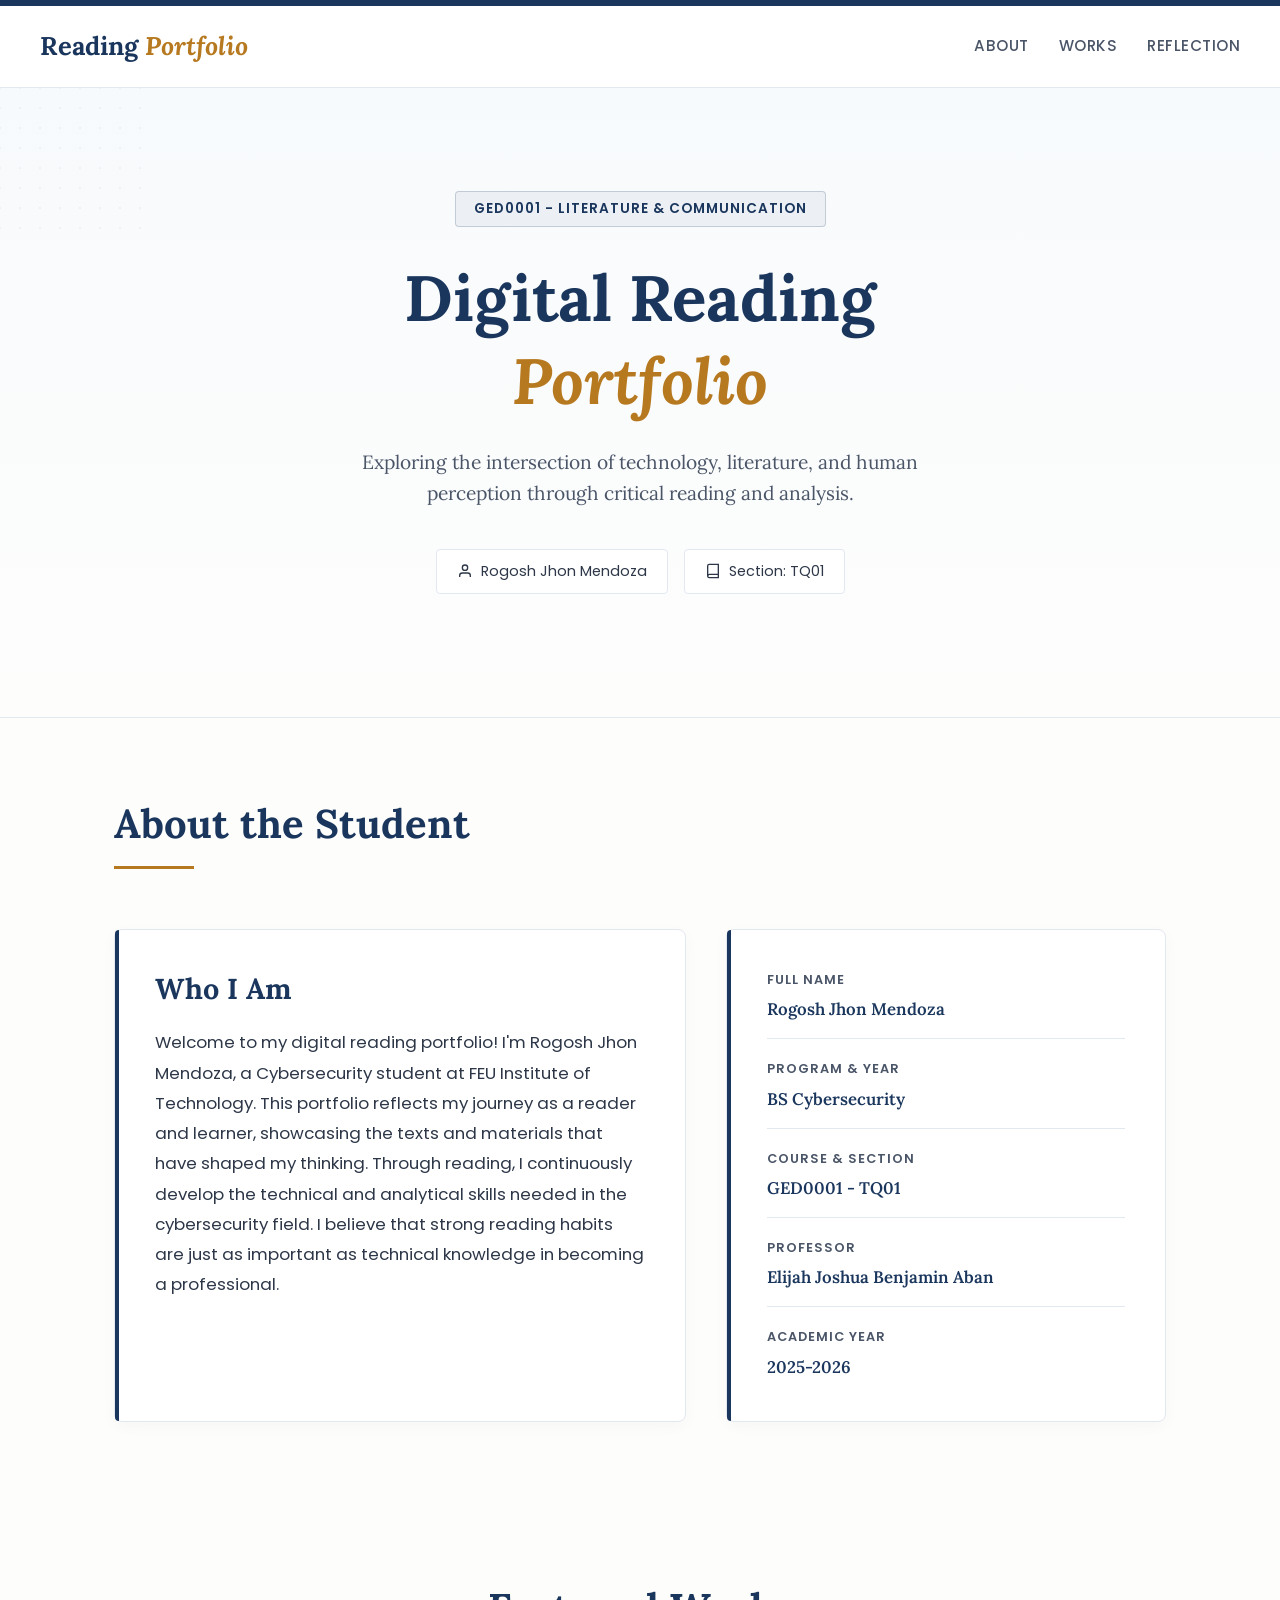
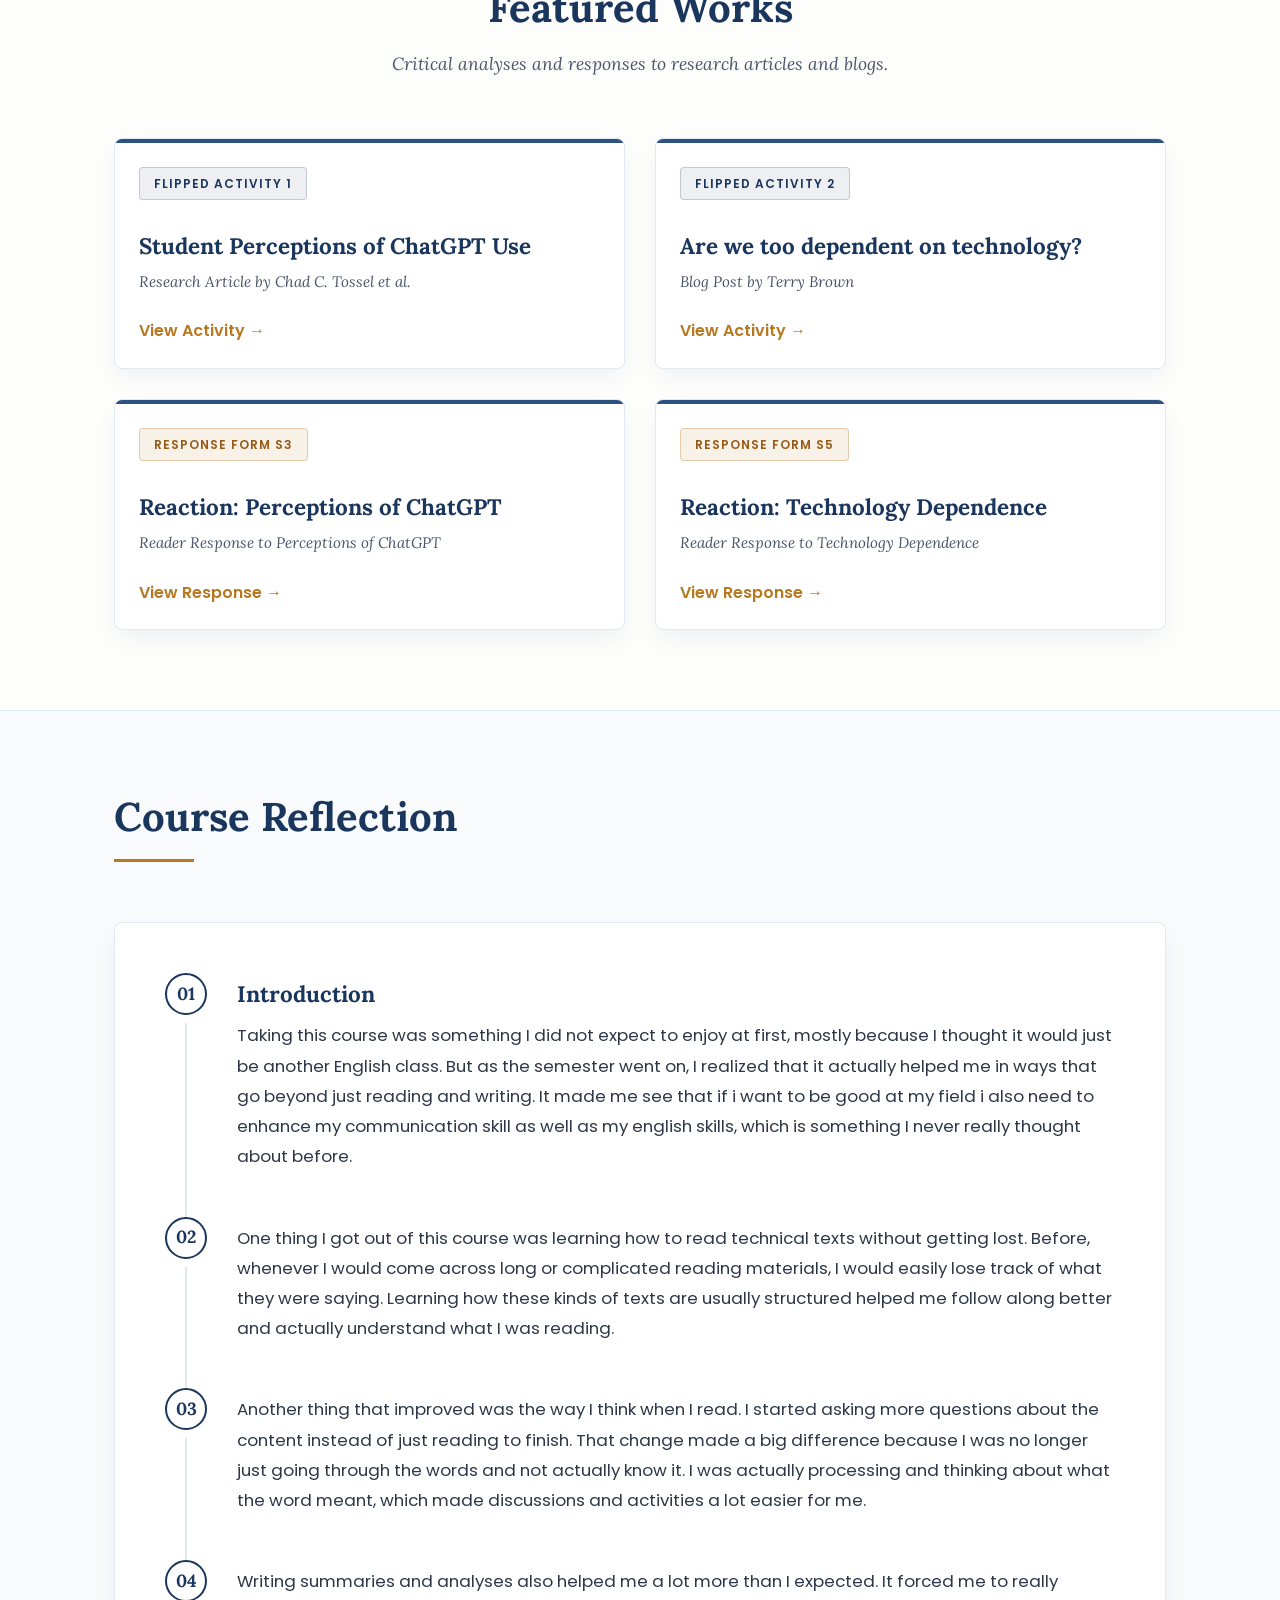
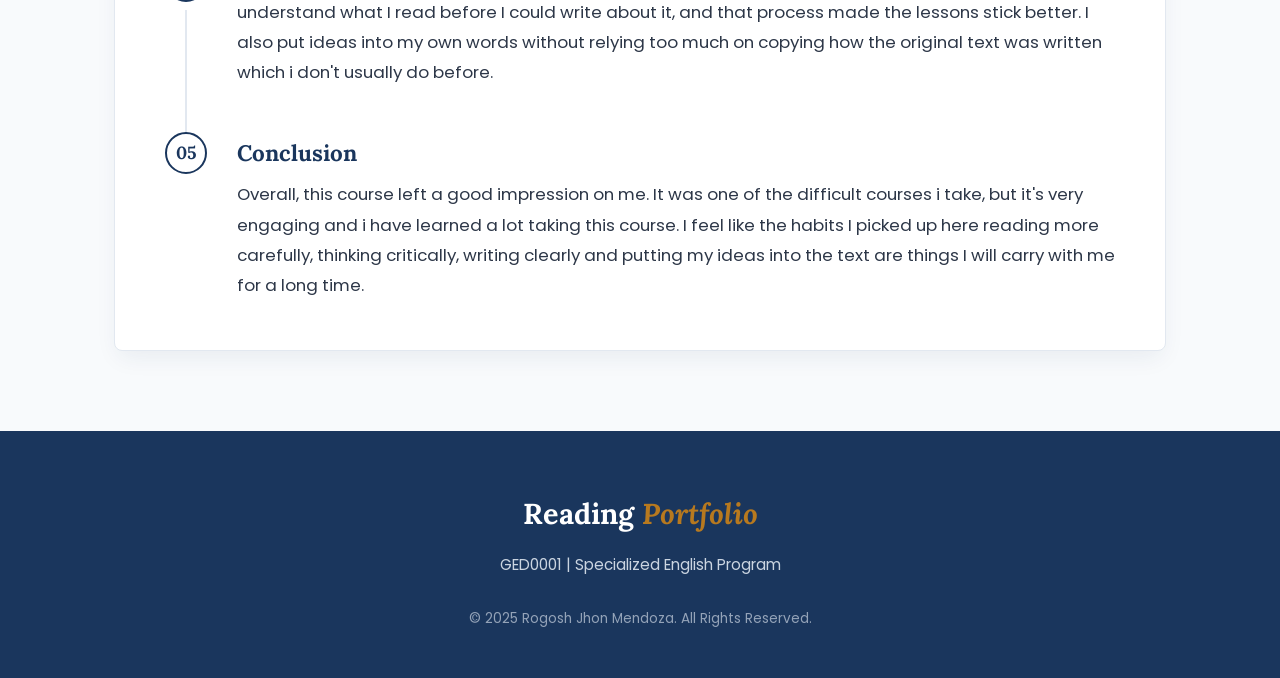
==== commit 26ef7ea4: "commit" ====
--- a/index.html
+++ b/index.html
@@ -177,7 +177,9 @@
               </div>
               <div class="card-body">
                 <h3>Reaction: Perceptions of ChatGPT</h3>
-                <p class="author-credits">Reader Response</p>
+                <p class="author-credits">
+                  Reader Response to Perceptions of ChatGPT
+                </p>
                 <span class="card-link">View Response &rarr;</span>
               </div>
             </a>
@@ -193,7 +195,9 @@
               </div>
               <div class="card-body">
                 <h3>Reaction: Technology Dependence</h3>
-                <p class="author-credits">Reader Response</p>
+                <p class="author-credits">
+                  Reader Response to Technology Dependence
+                </p>
                 <span class="card-link">View Response &rarr;</span>
               </div>
             </a>
@@ -215,11 +219,14 @@
               <div class="part-content">
                 <h4>Introduction</h4>
                 <p>
-                  Taking GED0001 has been an enlightening and transformative
-                  educational experience. Initially, I expected a standard
-                  reading and writing class, but the course quickly challenged
-                  me to analyze texts on a much deeper level, particularly
-                  regarding the intersection of modern technology and learning.
+                  Taking this course was something I did not expect to enjoy at
+                  first, mostly because I thought it would just be another
+                  English class. But as the semester went on, I realized that it
+                  actually helped me in ways that go beyond just reading and
+                  writing. It made me see that if i want to be good at my field
+                  i also need to enhance my communication skill as well as my
+                  english skills, which is something I never really thought
+                  about before.
                 </p>
               </div>
             </div>
@@ -227,14 +234,13 @@
             <div class="reflection-part">
               <div class="part-number">02</div>
               <div class="part-content">
-                <h4>Body 1: Critical Analysis of AI</h4>
-                <p>
-                  One of the most valuable aspects of the course was exploring
-                  the impact of generative AI and LLMs on education. Through
-                  analyzing research like Tossell's study on ChatGPT, I realized
-                  that AI isn't a magic shortcut. Instead, it alters the
-                  cognitive load of a task, often making critical thought and
-                  synthesis even more complex than before.
+                <p>
+                  One thing I got out of this course was learning how to read
+                  technical texts without getting lost. Before, whenever I would
+                  come across long or complicated reading materials, I would
+                  easily lose track of what they were saying. Learning how these
+                  kinds of texts are usually structured helped me follow along
+                  better and actually understand what I was reading.
                 </p>
               </div>
             </div>
@@ -242,14 +248,14 @@
             <div class="reflection-part">
               <div class="part-number">03</div>
               <div class="part-content">
-                <h4>Body 2: The Digital Deluge</h4>
-                <p>
-                  My perspective on daily technology use shifted drastically
-                  when reading about the "Digital Deluge" and the hippocampus.
-                  Learning that simple conveniences like GPS actually deactivate
-                  parts of the brain responsible for cognitive mapping forced me
-                  to re-evaluate my own dependence on technology and how
-                  passively I consume information.
+                <p>
+                  Another thing that improved was the way I think when I read. I
+                  started asking more questions about the content instead of
+                  just reading to finish. That change made a big difference
+                  because I was no longer just going through the words and not
+                  actually know it. I was actually processing and thinking about
+                  what the word meant, which made discussions and activities a
+                  lot easier for me.
                 </p>
               </div>
             </div>
@@ -257,13 +263,13 @@
             <div class="reflection-part">
               <div class="part-number">04</div>
               <div class="part-content">
-                <h4>Body 3: Evolving Writing Skills</h4>
-                <p>
-                  Writing regular responses and completing reading process
-                  worksheets significantly sharpened my analytical skills.
-                  Deconstructing arguments to find the author's true intent,
-                  recognizing biases, and evaluating evidence are skills I had
-                  to actively practice and refine over the semester.
+                <p>
+                  Writing summaries and analyses also helped me a lot more than
+                  I expected. It forced me to really understand what I read
+                  before I could write about it, and that process made the
+                  lessons stick better. I also put ideas into my own words
+                  without relying too much on copying how the original text was
+                  written which i don't usually do before.
                 </p>
               </div>
             </div>
@@ -273,12 +279,12 @@
               <div class="part-content">
                 <h4>Conclusion</h4>
                 <p>
-                  Ultimately, GED0001 has equipped me with more than just basic
-                  reading comprehension. It has taught me to navigate a
-                  knowledge economy critically—to question the tools I use,
-                  preserve my cognitive engagement, and articulate my thoughts
-                  logically. These lessons will remain invaluable throughout my
-                  academic and professional career.
+                  Overall, this course left a good impression on me. It was one
+                  of the difficult courses i take, but it's very engaging and i
+                  have learned a lot taking this course. I feel like the habits
+                  I picked up here reading more carefully, thinking critically,
+                  writing clearly and putting my ideas into the text are things
+                  I will carry with me for a long time.
                 </p>
               </div>
             </div>
@@ -289,8 +295,8 @@
 
     <footer class="site-footer">
       <div class="footer-content">
-        <div class="footer-logo">EA.<span>Portfolio</span></div>
-        <p>GED0001 | Portfolio Requirement | Elijah Joshua Benjamin Aban</p>
+        <div class="footer-logo">Reading <span>Portfolio</span></div>
+        <p>GED0001 | Specialized English Program</p>
         <p class="copyright">
           &copy; 2025 Rogosh Jhon Mendoza. All Rights Reserved.
         </p>
--- a/style.css
+++ b/style.css
@@ -1,170 +1,513 @@
 /* Academic Portfolio Styles */
 
-* { box-sizing: border-box; margin: 0; padding: 0; }
-html { scroll-behavior: smooth; }
+* {
+  box-sizing: border-box;
+  margin: 0;
+  padding: 0;
+}
+html {
+  scroll-behavior: smooth;
+}
 
 body {
-    font-family: 'Poppins', sans-serif;
-    background: #fdfdfc;
-    color: #2d3748;
-    line-height: 1.6;
-    border-top: 6px solid #1a365d;
-}
-
-h1, h2, h3, h4 {
-    font-family: 'Lora', serif;
-    font-weight: 700;
-    line-height: 1.3;
-    color: #1a365d;
-}
-
-a { text-decoration: none; }
-.section-container { max-width: 1100px; margin: 0 auto; padding: 0 24px; }
-section { padding: 80px 0; }
+  font-family: "Poppins", sans-serif;
+  background: #fdfdfc;
+  color: #2d3748;
+  line-height: 1.6;
+  border-top: 6px solid #1a365d;
+}
+
+h1,
+h2,
+h3,
+h4 {
+  font-family: "Lora", serif;
+  font-weight: 700;
+  line-height: 1.3;
+  color: #1a365d;
+}
+
+a {
+  text-decoration: none;
+}
+.section-container {
+  max-width: 1100px;
+  margin: 0 auto;
+  padding: 0 24px;
+}
+section {
+  padding: 80px 0;
+}
 
 /* Header */
 .site-header {
-    background: rgba(255,255,255,0.95);
-    backdrop-filter: blur(8px);
-    border-bottom: 1px solid #e2e8f0;
-    padding: 20px 40px;
-    display: flex;
-    justify-content: space-between;
-    align-items: center;
-    position: sticky;
-    top: 0;
-    z-index: 100;
-}
-
-.site-name { font-family: 'Lora', serif; font-size: 1.6rem; font-weight: 700; color: #1a365d; }
-.site-name span { color: #b7791f; font-style: italic; }
-.site-nav { display: flex; gap: 30px; }
-.site-nav a { color: #4a5568; font-weight: 500; font-size: 0.95rem; text-transform: uppercase; letter-spacing: 0.5px; }
-.site-nav a:hover { color: #1a365d; }
+  background: rgba(255, 255, 255, 0.95);
+  backdrop-filter: blur(8px);
+  border-bottom: 1px solid #e2e8f0;
+  padding: 20px 40px;
+  display: flex;
+  justify-content: space-between;
+  align-items: center;
+  position: sticky;
+  top: 0;
+  z-index: 100;
+}
+
+.site-name {
+  font-family: "Lora", serif;
+  font-size: 1.6rem;
+  font-weight: 700;
+  color: #1a365d;
+}
+.site-name span {
+  color: #b7791f;
+  font-style: italic;
+}
+.site-nav {
+  display: flex;
+  gap: 30px;
+}
+.site-nav a {
+  color: #4a5568;
+  font-weight: 500;
+  font-size: 0.95rem;
+  text-transform: uppercase;
+  letter-spacing: 0.5px;
+}
+.site-nav a:hover {
+  color: #1a365d;
+}
 
 /* Hero */
 .hero-section {
-    min-height: 70vh;
-    display: flex;
-    align-items: center;
-    position: relative;
-    overflow: hidden;
-    padding-top: 60px;
-    background: linear-gradient(180deg, #f7fafc, #fdfdfc);
-    border-bottom: 1px solid #e2e8f0;
-}
-
-.hero-content { max-width: 800px; margin: 0 auto; text-align: center; z-index: 2; padding: 0 20px; }
-.hero-background { position: absolute; top: -50px; left: -50px; width: 200px; height: 200px; background-image: radial-gradient(#e2e8f0 1px, transparent 1px); background-size: 20px 20px; opacity: 0.5; z-index: 0; }
+  min-height: 70vh;
+  display: flex;
+  align-items: center;
+  position: relative;
+  overflow: hidden;
+  padding-top: 60px;
+  background: linear-gradient(180deg, #f7fafc, #fdfdfc);
+  border-bottom: 1px solid #e2e8f0;
+}
+
+.hero-content {
+  max-width: 800px;
+  margin: 0 auto;
+  text-align: center;
+  z-index: 2;
+  padding: 0 20px;
+}
+.hero-background {
+  position: absolute;
+  top: -50px;
+  left: -50px;
+  width: 200px;
+  height: 200px;
+  background-image: radial-gradient(#e2e8f0 1px, transparent 1px);
+  background-size: 20px 20px;
+  opacity: 0.5;
+  z-index: 0;
+}
 
 .subtitle-badge {
-    display: inline-block;
-    padding: 6px 18px;
-    background: rgba(26,54,93,0.05);
-    border: 1px solid rgba(26,54,93,0.2);
-    border-radius: 4px;
-    color: #1a365d;
-    font-weight: 600;
-    font-size: 0.85rem;
-    text-transform: uppercase;
-    letter-spacing: 1px;
-    margin-bottom: 30px;
-}
-
-.hero-section h1 { font-size: 4rem; margin-bottom: 24px; }
-.highlight { color: #b7791f; font-style: italic; }
-.hero-desc { font-size: 1.2rem; color: #4a5568; max-width: 650px; margin: 0 auto 40px; font-family: 'Lora', serif; }
-
-.badges { display: flex; justify-content: center; flex-wrap: wrap; gap: 16px; }
-.badges .badge { display: flex; align-items: center; gap: 8px; background: #fff; padding: 10px 20px; border-radius: 4px; font-size: 0.9rem; border: 1px solid #e2e8f0; }
+  display: inline-block;
+  padding: 6px 18px;
+  background: rgba(26, 54, 93, 0.05);
+  border: 1px solid rgba(26, 54, 93, 0.2);
+  border-radius: 4px;
+  color: #1a365d;
+  font-weight: 600;
+  font-size: 0.85rem;
+  text-transform: uppercase;
+  letter-spacing: 1px;
+  margin-bottom: 30px;
+}
+
+.hero-section h1 {
+  font-size: 4rem;
+  margin-bottom: 24px;
+}
+.highlight {
+  color: #b7791f;
+  font-style: italic;
+}
+.hero-desc {
+  font-size: 1.2rem;
+  color: #4a5568;
+  max-width: 650px;
+  margin: 0 auto 40px;
+  font-family: "Lora", serif;
+}
+
+.badges {
+  display: flex;
+  justify-content: center;
+  flex-wrap: wrap;
+  gap: 16px;
+}
+.badges .badge {
+  display: flex;
+  align-items: center;
+  gap: 8px;
+  background: #fff;
+  padding: 10px 20px;
+  border-radius: 4px;
+  font-size: 0.9rem;
+  border: 1px solid #e2e8f0;
+}
 
 /* Section Headers */
-.section-header { margin-bottom: 60px; }
-.section-header.center { text-align: center; display: flex; flex-direction: column; align-items: center; }
-.section-header h2 { font-size: 2.5rem; margin-bottom: 16px; }
-.section-header p { color: #4a5568; font-size: 1.1rem; max-width: 600px; font-family: 'Lora', serif; font-style: italic; }
-.heading-line { height: 3px; width: 80px; background: #b7791f; }
+.section-header {
+  margin-bottom: 60px;
+}
+.section-header.center {
+  text-align: center;
+  display: flex;
+  flex-direction: column;
+  align-items: center;
+}
+.section-header h2 {
+  font-size: 2.5rem;
+  margin-bottom: 16px;
+}
+.section-header p {
+  color: #4a5568;
+  font-size: 1.1rem;
+  max-width: 600px;
+  font-family: "Lora", serif;
+  font-style: italic;
+}
+.heading-line {
+  height: 3px;
+  width: 80px;
+  background: #b7791f;
+}
 
 /* Glass Panel */
-.glass-panel { background: #fff; border: 1px solid #e2e8f0; border-radius: 8px; box-shadow: 0 10px 25px -5px rgba(26,54,93,0.08); }
+.glass-panel {
+  background: #fff;
+  border: 1px solid #e2e8f0;
+  border-radius: 8px;
+  box-shadow: 0 10px 25px -5px rgba(26, 54, 93, 0.08);
+}
 
 /* About */
-.about-grid { display: grid; grid-template-columns: 1.3fr 1fr; gap: 40px; }
-.about-card { background: #fff; border-radius: 8px; padding: 40px; border: 1px solid #e2e8f0; box-shadow: 0 4px 15px rgba(0,0,0,0.03); position: relative; }
-.about-card::before { content: ''; position: absolute; top: 0; left: 0; width: 4px; height: 100%; background: #1a365d; border-radius: 8px 0 0 8px; }
-.about-bio h3 { font-size: 1.8rem; margin-bottom: 20px; }
-.about-bio p { font-size: 1.05rem; line-height: 1.8; }
-.about-info { display: flex; flex-direction: column; gap: 20px; }
-.info-item { display: flex; flex-direction: column; border-bottom: 1px solid #e2e8f0; padding-bottom: 15px; }
-.info-item:last-child { border-bottom: none; padding-bottom: 0; }
-.info-label { font-size: 0.8rem; text-transform: uppercase; letter-spacing: 1px; color: #4a5568; font-weight: 600; margin-bottom: 6px; }
-.info-value { font-size: 1.05rem; color: #1a365d; font-weight: 600; font-family: 'Lora', serif; }
+.about-grid {
+  display: grid;
+  grid-template-columns: 1.3fr 1fr;
+  gap: 40px;
+}
+.about-card {
+  background: #fff;
+  border-radius: 8px;
+  padding: 40px;
+  border: 1px solid #e2e8f0;
+  box-shadow: 0 4px 15px rgba(0, 0, 0, 0.03);
+  position: relative;
+}
+.about-card::before {
+  content: "";
+  position: absolute;
+  top: 0;
+  left: 0;
+  width: 4px;
+  height: 100%;
+  background: #1a365d;
+  border-radius: 8px 0 0 8px;
+}
+.about-bio h3 {
+  font-size: 1.8rem;
+  margin-bottom: 20px;
+}
+.about-bio p {
+  font-size: 1.05rem;
+  line-height: 1.8;
+}
+.about-info {
+  display: flex;
+  flex-direction: column;
+  gap: 20px;
+}
+.info-item {
+  display: flex;
+  flex-direction: column;
+  border-bottom: 1px solid #e2e8f0;
+  padding-bottom: 15px;
+}
+.info-item:last-child {
+  border-bottom: none;
+  padding-bottom: 0;
+}
+.info-label {
+  font-size: 0.8rem;
+  text-transform: uppercase;
+  letter-spacing: 1px;
+  color: #4a5568;
+  font-weight: 600;
+  margin-bottom: 6px;
+}
+.info-value {
+  font-size: 1.05rem;
+  color: #1a365d;
+  font-weight: 600;
+  font-family: "Lora", serif;
+}
 
 /* Portfolio */
-.portfolio-grid { display: grid; grid-template-columns: repeat(auto-fit, minmax(280px, 1fr)); gap: 30px; }
-.portfolio-card { display: flex; flex-direction: column; overflow: hidden; }
-.portfolio-card:hover { transform: translateY(-4px); box-shadow: 0 15px 30px -5px rgba(26,54,93,0.12); }
-.card-header { padding: 24px 24px 0; border-top: 4px solid #2c5282; }
-.card-body { padding: 16px 24px 24px; display: flex; flex-direction: column; flex-grow: 1; }
-.card-link { color: #b7791f; font-weight: 600; font-family: 'Poppins', sans-serif; margin-top: auto; display: inline-block; }
-
-.category-tag { display: inline-block; padding: 6px 14px; border-radius: 4px; font-size: 0.75rem; font-weight: 600; letter-spacing: 1px; text-transform: uppercase; }
-.tag-analysis { background: rgba(26,54,93,0.08); color: #1a365d; border: 1px solid rgba(26,54,93,0.2); }
-.tag-response { background: rgba(183,121,31,0.1); color: #975a16; border: 1px solid rgba(183,121,31,0.3); }
-
-.portfolio-card h3 { font-size: 1.4rem; margin-bottom: 10px; margin-top: 15px; }
-.author-credits { color: #4a5568; font-size: 0.95rem; margin-bottom: 24px; font-style: italic; font-family: 'Lora', serif; }
+.portfolio-grid {
+  display: flex;
+  flex-wrap: wrap;
+  gap: 30px;
+}
+.portfolio-card {
+  display: flex;
+  flex-direction: column;
+  overflow: hidden;
+  flex: 1 1 calc(50% - 15px);
+  max-width: calc(50% - 15px);
+}
+.portfolio-card:hover {
+  transform: translateY(-4px);
+  box-shadow: 0 15px 30px -5px rgba(26, 54, 93, 0.12);
+}
+.card-header {
+  padding: 24px 24px 0;
+  border-top: 4px solid #2c5282;
+}
+.card-body {
+  padding: 16px 24px 24px;
+  display: flex;
+  flex-direction: column;
+  flex-grow: 1;
+}
+.card-link {
+  color: #b7791f;
+  font-weight: 600;
+  font-family: "Poppins", sans-serif;
+  margin-top: auto;
+  display: inline-block;
+}
+
+.category-tag {
+  display: inline-block;
+  padding: 6px 14px;
+  border-radius: 4px;
+  font-size: 0.75rem;
+  font-weight: 600;
+  letter-spacing: 1px;
+  text-transform: uppercase;
+}
+.tag-analysis {
+  background: rgba(26, 54, 93, 0.08);
+  color: #1a365d;
+  border: 1px solid rgba(26, 54, 93, 0.2);
+}
+.tag-response {
+  background: rgba(183, 121, 31, 0.1);
+  color: #975a16;
+  border: 1px solid rgba(183, 121, 31, 0.3);
+}
+
+.portfolio-card h3 {
+  font-size: 1.4rem;
+  margin-bottom: 10px;
+  margin-top: 15px;
+}
+.author-credits {
+  color: #4a5568;
+  font-size: 0.95rem;
+  margin-bottom: 24px;
+  font-style: italic;
+  font-family: "Lora", serif;
+}
 
 /* Reflection */
-.reflection-section { background: #f8fafc; border-top: 1px solid #e2e8f0; }
-.reflection-box { padding: 50px; background: #fff; }
-.reflection-part { display: flex; gap: 30px; margin-bottom: 45px; position: relative; }
-.reflection-part:last-child { margin-bottom: 0; }
-.reflection-part::before { content: ''; position: absolute; left: 20px; top: 50px; bottom: -45px; width: 2px; background: #e2e8f0; }
-.reflection-part:last-child::before { display: none; }
-
-.part-number { width: 42px; height: 42px; background: #fff; border: 2px solid #1a365d; border-radius: 50%; display: flex; align-items: center; justify-content: center; font-family: 'Lora', serif; font-weight: 700; font-size: 1.1rem; color: #1a365d; flex-shrink: 0; z-index: 2; }
-.part-content { flex-grow: 1; padding-top: 6px; }
-.part-content h4 { font-size: 1.4rem; margin-bottom: 12px; }
-.part-content p { color: #2d3748; font-size: 1.05rem; line-height: 1.8; }
+.reflection-section {
+  background: #f8fafc;
+  border-top: 1px solid #e2e8f0;
+}
+.reflection-box {
+  padding: 50px;
+  background: #fff;
+}
+.reflection-part {
+  display: flex;
+  gap: 30px;
+  margin-bottom: 45px;
+  position: relative;
+}
+.reflection-part:last-child {
+  margin-bottom: 0;
+}
+.reflection-part::before {
+  content: "";
+  position: absolute;
+  left: 20px;
+  top: 50px;
+  bottom: -45px;
+  width: 2px;
+  background: #e2e8f0;
+}
+.reflection-part:last-child::before {
+  display: none;
+}
+
+.part-number {
+  width: 42px;
+  height: 42px;
+  background: #fff;
+  border: 2px solid #1a365d;
+  border-radius: 50%;
+  display: flex;
+  align-items: center;
+  justify-content: center;
+  font-family: "Lora", serif;
+  font-weight: 700;
+  font-size: 1.1rem;
+  color: #1a365d;
+  flex-shrink: 0;
+  z-index: 2;
+}
+.part-content {
+  flex-grow: 1;
+  padding-top: 6px;
+}
+.part-content h4 {
+  font-size: 1.4rem;
+  margin-bottom: 12px;
+}
+.part-content p {
+  color: #2d3748;
+  font-size: 1.05rem;
+  line-height: 1.8;
+}
 
 /* Footer */
-.site-footer { background: #1a365d; padding: 60px 20px 40px; text-align: center; color: #fff; }
-.footer-logo { font-family: 'Lora', serif; font-size: 1.8rem; font-weight: 700; margin-bottom: 16px; }
-.footer-logo span { color: #b7791f; font-style: italic; }
-.site-footer p { color: #cbd5e1; font-size: 0.95rem; margin-bottom: 8px; }
-.copyright { margin-top: 30px !important; font-size: 0.85rem !important; color: #94a3b8 !important; }
+.site-footer {
+  background: #1a365d;
+  padding: 60px 20px 40px;
+  text-align: center;
+  color: #fff;
+}
+.footer-logo {
+  font-family: "Lora", serif;
+  font-size: 1.8rem;
+  font-weight: 700;
+  margin-bottom: 16px;
+}
+.footer-logo span {
+  color: #b7791f;
+  font-style: italic;
+}
+.site-footer p {
+  color: #cbd5e1;
+  font-size: 0.95rem;
+  margin-bottom: 8px;
+}
+.copyright {
+  margin-top: 30px !important;
+  font-size: 0.85rem !important;
+  color: #94a3b8 !important;
+}
 
 /* Responsive */
 @media (max-width: 900px) {
-    .about-grid { grid-template-columns: 1fr; }
-    .hero-section h1 { font-size: 3rem; }
-    .portfolio-grid { grid-template-columns: 1fr; }
+  .about-grid {
+    grid-template-columns: 1fr;
+  }
+  .hero-section h1 {
+    font-size: 3rem;
+  }
+  .portfolio-card {
+    flex: 1 1 calc(50% - 15px);
+    max-width: calc(50% - 15px);
+  }
 }
 @media (max-width: 600px) {
-    section { padding: 50px 0; }
-    .site-header { flex-direction: column; gap: 15px; padding: 15px 20px; }
-    .site-nav { gap: 20px; }
-    .site-nav a { font-size: 0.85rem; }
-    .hero-section { min-height: 60vh; padding-top: 40px; }
-    .hero-section h1 { font-size: 2.2rem; }
-    .hero-desc { font-size: 1rem; margin-bottom: 30px; }
-    .subtitle-badge { font-size: 0.75rem; padding: 5px 12px; }
-    .badges { gap: 10px; }
-    .badges .badge { font-size: 0.8rem; padding: 8px 14px; }
-    .section-header { margin-bottom: 35px; }
-    .section-header h2 { font-size: 1.8rem; }
-    .about-card { padding: 25px; }
-    .about-bio h3 { font-size: 1.4rem; }
-    .about-bio p { font-size: 0.95rem; }
-    .card-header { padding: 20px 20px 0; }
-    .card-body { padding: 14px 20px 20px; }
-    .portfolio-card h3 { font-size: 1.2rem; }
-    .reflection-part { flex-direction: column; gap: 16px; }
-    .reflection-part::before { display: none; }
-    .reflection-box { padding: 25px 18px; }
-    .part-content h4 { font-size: 1.15rem; }
-    .part-content p { font-size: 0.95rem; }
-    .footer-logo { font-size: 1.4rem; }
-    .site-footer p { font-size: 0.85rem; }
-}
+  section {
+    padding: 50px 0;
+  }
+  .site-header {
+    flex-direction: column;
+    gap: 15px;
+    padding: 15px 20px;
+  }
+  .site-nav {
+    gap: 20px;
+  }
+  .site-nav a {
+    font-size: 0.85rem;
+  }
+  .hero-section {
+    min-height: 60vh;
+    padding-top: 40px;
+  }
+  .hero-section h1 {
+    font-size: 2.2rem;
+  }
+  .hero-desc {
+    font-size: 1rem;
+    margin-bottom: 30px;
+  }
+  .subtitle-badge {
+    font-size: 0.75rem;
+    padding: 5px 12px;
+  }
+  .badges {
+    gap: 10px;
+  }
+  .badges .badge {
+    font-size: 0.8rem;
+    padding: 8px 14px;
+  }
+  .section-header {
+    margin-bottom: 35px;
+  }
+  .section-header h2 {
+    font-size: 1.8rem;
+  }
+  .about-card {
+    padding: 25px;
+  }
+  .about-bio h3 {
+    font-size: 1.4rem;
+  }
+  .about-bio p {
+    font-size: 0.95rem;
+  }
+  .card-header {
+    padding: 20px 20px 0;
+  }
+  .card-body {
+    padding: 14px 20px 20px;
+  }
+  .portfolio-card h3 {
+    font-size: 1.2rem;
+  }
+  .portfolio-card {
+    flex: 1 1 100%;
+    max-width: 100%;
+  }
+  .reflection-part {
+    flex-direction: column;
+    gap: 16px;
+  }
+  .reflection-part::before {
+    display: none;
+  }
+  .reflection-box {
+    padding: 25px 18px;
+  }
+  .part-content h4 {
+    font-size: 1.15rem;
+  }
+  .part-content p {
+    font-size: 0.95rem;
+  }
+  .footer-logo {
+    font-size: 1.4rem;
+  }
+  .site-footer p {
+    font-size: 0.85rem;
+  }
+}
